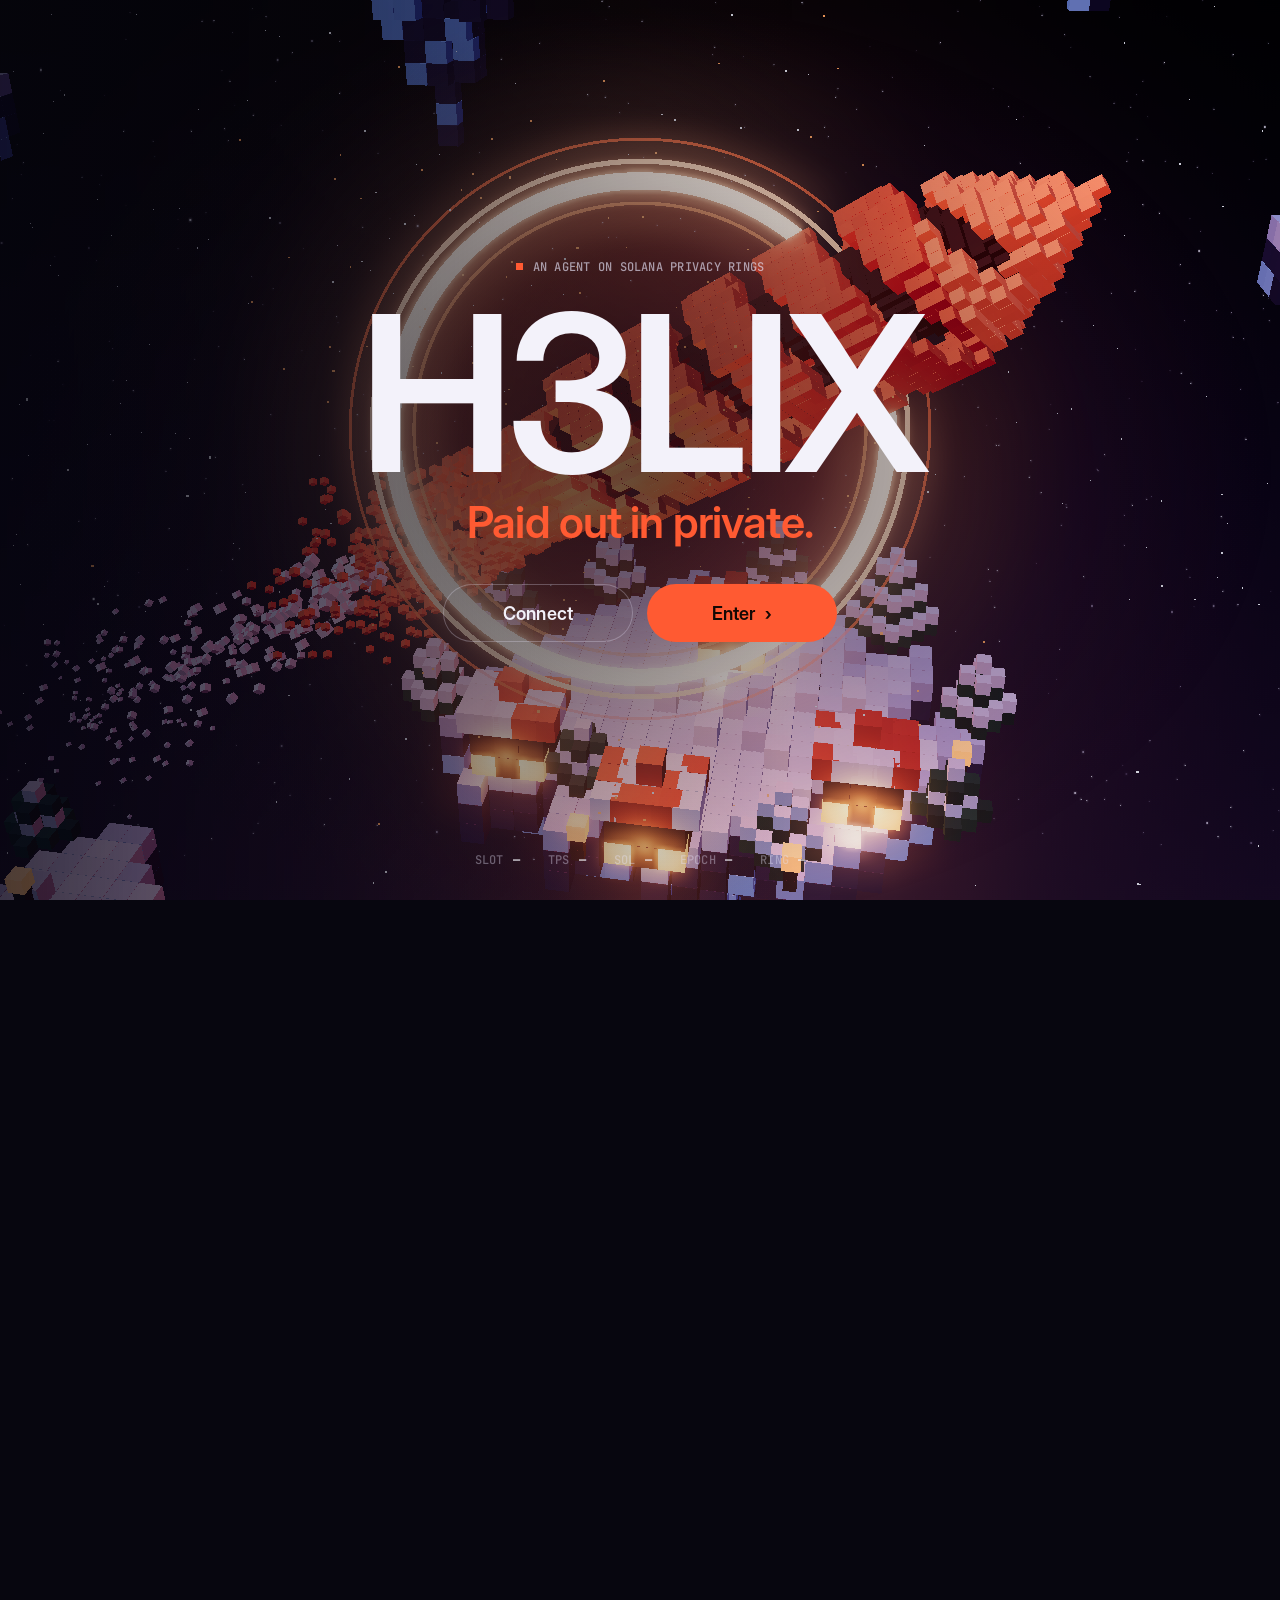
==== index.html @ 6685ce50 "Add files via upload" ====
<!doctype html>
<html lang="en">
<head>
<meta charset="utf-8">
<meta name="viewport" content="width=device-width,initial-scale=1,viewport-fit=cover">
<title>H3LIX</title>
<meta name="description" content="An autonomous agent on Solana Privacy Rings. Coins paired to $H3LIX send it their fees. It pays holders in private. Hold and it spirals.">
<meta name="theme-color" content="#07060f">
<link rel="icon" type="image/png" sizes="32x32" href="/assets/img/icon-32.png?v=3">
<link rel="apple-touch-icon" href="/assets/img/icon-180.png?v=3">
<meta property="og:type" content="website">
<meta property="og:url" content="https://h3lix.vercel.app/">
<meta property="og:title" content="H3LIX">
<meta property="og:description" content="Paid out in private. An agent on Solana Privacy Rings.">
<meta property="og:image" content="https://h3lix.vercel.app/assets/img/og.png">
<meta name="twitter:card" content="summary_large_image">
<meta name="twitter:image" content="https://h3lix.vercel.app/assets/img/og.png">
<link rel="preload" href="/assets/fonts/disp.otf" as="font" type="font/otf" crossorigin>
<link rel="stylesheet" href="/assets/css/base.css?v=3">
<link rel="stylesheet" href="/assets/css/home.css?v=3">
</head>
<body class="home locked">
<canvas id="world" aria-hidden="true"></canvas>
<div class="shade" aria-hidden="true"></div>
<canvas id="trail" aria-hidden="true"></canvas>
<div class="progress" aria-hidden="true"><i id="prog"></i></div>

<!-- the gate: name, connect, enter -->
<div class="gate" id="gate">
  <div class="gate-c">
    <p class="kick mono"><i class="dot"></i>An agent on Solana Privacy Rings</p>
    <h1 class="mark" id="mark"><span class="mark-txt">H3LIX</span><canvas class="mark-px" aria-hidden="true"></canvas></h1>
    <p class="sub">Paid out in private.</p>
    <div class="gbtns">
      <div class="conn"><button class="btn ghost big mag" id="gConnect">Connect</button><div class="menu" id="gMenu" hidden></div></div>
      <button class="btn big mag" id="gEnter">Enter <b>›</b></button>
    </div>
  </div>
  <div class="ticker mono" aria-live="polite">
    <span><i>SLOT</i><em data-live="slot">—</em></span>
    <span><i>TPS</i><em data-live="tps">—</em></span>
    <span><i>SOL</i><em data-live="sol">—</em></span>
    <span><i>EPOCH</i><em data-live="epoch">—</em></span>
    <span><i>RING</i><em data-live="ringstate">—</em></span>
  </div>
</div>
<div class="flash" id="flash" aria-hidden="true"></div>

<header class="nav" id="nav">
  <a class="nbrand" href="#about" aria-label="Top"><img src="/assets/img/icon-32.png" alt="" width="20" height="20"></a>
  <nav class="links" aria-label="Sections">
    <a href="#loop">Loop</a><a href="#cycle">Cycle</a><a href="#spiral">Spiral</a><a href="#ring">Ring</a><a href="#live">Live</a><a href="#rollout">Rollout</a><a href="#faq">FAQ</a>
  </nav>
  <div class="navr">
    <div class="conn"><button class="chip mono" id="nConnect">Connect</button><div class="menu" id="nMenu" hidden></div></div>
    <a class="btn sm mag" href="/terminal" data-enter>Terminal <b>›</b></a>
  </div>
</header>

<aside class="chapters mono" id="chapters" aria-label="Chapters">
  <a href="#about"><i></i><span>Agent</span></a><a href="#loop"><i></i><span>Loop</span></a><a href="#cycle"><i></i><span>Cycle</span></a><a href="#spiral"><i></i><span>Spiral</span></a><a href="#ring"><i></i><span>Ring</span></a><a href="#live"><i></i><span>Live</span></a><a href="#console"><i></i><span>Terminal</span></a><a href="#rollout"><i></i><span>Rollout</span></a><a href="#faq"><i></i><span>FAQ</span></a>
</aside>

<main id="site">
  <!-- 00: the statement, words light up as you scroll -->
  <section class="pin words" id="about" data-cam="hero">
    <div class="sticky">
      <div class="wwrap">
        <p class="eyebrow mono">00 — The agent</p>
        <p class="bigtxt" id="bigtxt">H3LIX is an agent. It takes the fees of every coin paired to it, hides them inside a Privacy Ring and pays its holders in private. The longer they hold, the more it pays.</p>
        <div class="scrollhint mono"><span></span>scroll</div>
      </div>
    </div>
  </section>

  <div class="marquee" aria-hidden="true">
    <div class="mrow"><span>Paid out in private</span><i></i><span>Hold and it spirals</span><i></i><span>Fees spiral in</span><i></i><span>An agent on Solana Privacy Rings</span><i></i><span>Paid out in private</span><i></i><span>Hold and it spirals</span><i></i><span>Fees spiral in</span><i></i><span>An agent on Solana Privacy Rings</span><i></i></div>
    <div class="mrow rev mono"><span>$H3LIX</span><i></i><span>Pair · Feed · Shield · Pay</span><i></i><span>Amounts encrypted onchain</span><i></i><span>One signature to go private</span><i></i><span>$H3LIX</span><i></i><span>Pair · Feed · Shield · Pay</span><i></i><span>Amounts encrypted onchain</span><i></i><span>One signature to go private</span><i></i></div>
  </div>

  <!-- 01: the loop, pinned, slides sideways -->
  <section class="pin hs" id="loop" data-cam="side">
    <div class="sticky">
      <div class="hshead"><p class="eyebrow mono">01 — The loop</p><h2 class="scr">Fees spiral in. Holders get paid.</h2><div class="hsbar"><i id="hsbar"></i></div></div>
      <div class="hstrack" id="hstrack">
        <article class="hpanel"><span class="hn mono">01</span><div class="pxbig px-pair"></div><h3>Pair</h3><p>A coin launches on pump.fun quoted in $H3LIX instead of SOL. Every trade of it moves $H3LIX.</p></article>
        <article class="hpanel"><span class="hn mono">02</span><div class="pxbig px-feed"></div><h3>Feed</h3><p>Its creator fees are shared to the agent's wallet. Every paired coin feeds the same agent.</p></article>
        <article class="hpanel"><span class="hn mono">03</span><div class="pxbig px-shield"></div><h3>Shield</h3><p>The agent deposits what it earned into a Privacy Ring, where balances are encrypted.</p></article>
        <article class="hpanel"><span class="hn mono">04</span><div class="pxbig px-pay"></div><h3>Pay</h3><p>Each cycle it pays holders by weight. The chain sees a payment, not the amount.</p></article>
        <article class="hpanel last"><span class="hn mono">∞</span><h3>Then again.</h3><p>Every hour. More pairs, more fees, bigger cycles. That is the spiral.</p><a class="btn ghost mag" href="#cycle">See a cycle ↓</a></article>
      </div>
    </div>
  </section>

  <section class="window" id="w1" data-cam="ring" data-window>
    <div class="wtext">
      <p class="eyebrow mono rv">Inside the ring</p>
      <h2 class="big rv scr">Every fee goes in.</h2>
      <h2 class="big acc rv scr">Nothing comes out readable.</h2>
    </div>
  </section>

  <section class="band" id="cycle" data-cam="ring">
    <div class="wrap split">
      <div>
        <p class="eyebrow mono rv">02 — The cycle</p>
        <h2 class="rv scr">One cycle, every hour.</h2>
        <p class="body rv">On the hour the agent claims what paired coins earned, shields it, and pays every holder by weight. Then it syncs its private wallet and waits for the next hour.</p>
        <ol class="clist mono rv" id="clist">
          <li><b>01</b>Claim creator fees from every pair</li>
          <li><b>02</b>Deposit them into the Privacy Ring</li>
          <li><b>03</b>Snapshot holders and their spirals</li>
          <li><b>04</b>Send one private transfer per batch</li>
          <li><b>05</b>Sync, publish the cycle, sleep</li>
        </ol>
        <p class="clock mono rv">UTC <b id="utc">--:--:--</b> · next cycle at <b id="nextc">--:00</b> once the agent is live</p>
      </div>
      <div class="cwheel rv" aria-hidden="true">
        <div class="wheel" id="wheel"><span>Claim</span><span>Shield</span><span>Snapshot</span><span>Pay</span><span>Sync</span><i class="hand"></i><b class="core mono">1h</b></div>
      </div>
    </div>
  </section>

  <section class="band alt" id="spiral" data-cam="side">
    <div class="wrap split">
      <div>
        <p class="eyebrow mono rv">03 — The spiral</p>
        <h2 class="rv scr">The longer you hold, the bigger your cut.</h2>
        <p class="body rv">Your share of a cycle is your balance times your spiral. It starts at 1× and climbs every day you hold, up to 3× at day 30. Sell any and it starts over.</p>
        <div class="calc rv" id="calc">
          <label class="mono">Bag <output id="cAmtO">1,000,000</output> $H3LIX</label>
          <input type="range" id="cAmt" min="0" max="100" value="50" aria-label="Bag size">
          <label class="mono">Held <output id="cDayO">10</output> days</label>
          <input type="range" id="cDay" min="0" max="45" value="10" aria-label="Days held">
          <div class="calc-out">
            <div><span class="mono">Spiral</span><strong id="cMul">1.67×</strong></div>
            <div><span class="mono">Weight</span><strong id="cW">1.67M</strong></div>
          </div>
          <div class="bar" aria-hidden="true"><i id="cBar"></i><span class="mono">day 0</span><span class="mono">day 30 · 3×</span></div>
        </div>
      </div>
      <div class="spiralviz rv" aria-hidden="true"><canvas id="spiralc"></canvas></div>
    </div>
  </section>

  <!-- 04: the ring, the payment encrypts itself as you scroll -->
  <section class="pin encsec" id="ring" data-cam="side">
    <div class="sticky">
      <div class="wrap">
        <p class="eyebrow mono">04 — The ring</p>
        <h2 class="scr">Paid through Solana Privacy Rings.</h2>
        <p class="body">Scroll, and watch a payment go through the Ring.</p>
        <div class="cipher" id="cipher">
          <div class="crow"><span class="mono k">from</span><span class="mono v">the H3LIX agent</span><span class="mono t">public</span></div>
          <div class="crow"><span class="mono k">to</span><span class="mono v">your wallet</span><span class="mono t">public</span></div>
          <div class="crow"><span class="mono k">amount</span><span class="mono v enc" data-plain="your share of the cycle">your share of the cycle</span><span class="mono t" data-t>plain</span></div>
          <div class="crow"><span class="mono k">asset</span><span class="mono v enc" data-plain="the fees the agent earned">the fees the agent earned</span><span class="mono t" data-t>plain</span></div>
        </div>
        <div class="encbar"><i id="encbar"></i><span class="mono" id="encstate">before the Ring</span></div>
      </div>
    </div>
  </section>
  <section class="band" id="ringcards" data-cam="side">
    <div class="wrap">
      <div class="cards">
        <article class="card rv"><span class="num mono">A</span><h3>Encrypted amounts</h3><p>A Ring transfer hides the amount and the asset. Wallets stay public, what you got does not.</p></article>
        <article class="card rv"><span class="num mono">B</span><h3>One signature</h3><p>Sign one message in the terminal to derive your private wallet. No seed leaves your browser.</p></article>
        <article class="card rv"><span class="num mono">C</span><h3>Public fallback</h3><p>Holders who never register still get paid, as a plain withdrawal to their address.</p></article>
      </div>
      <p class="note rv">Privacy Rings is Helius's shielded pool, in alpha. H3LIX is an independent agent built on it, not a Helius product.</p>
    </div>
  </section>

  <section class="window wr" id="w2" data-cam="town" data-window>
    <div class="wtext right">
      <p class="eyebrow mono rv">The town</p>
      <h2 class="big rv scr">Every holder is a house.</h2>
      <h2 class="big acc rv scr">The agent pays every door.</h2>
    </div>
  </section>

  <section class="band alt" id="live" data-cam="town">
    <div class="wrap">
      <p class="eyebrow mono rv">05 — Live</p>
      <h2 class="rv scr">Read from the chain, right now.</h2>
      <div class="tiles">
        <div class="tile rv"><span class="mono">Solana slot</span><strong data-live="slot" data-count>—</strong></div>
        <div class="tile rv"><span class="mono">Transactions / s</span><strong data-live="tps" data-count>—</strong></div>
        <div class="tile rv"><span class="mono">SOL price</span><strong data-live="sol">—</strong></div>
        <div class="tile rv"><span class="mono">Ring indexer</span><strong data-live="indexer">—</strong></div>
        <div class="tile rv"><span class="mono">Ring prover</span><strong data-live="prover">—</strong></div>
        <div class="tile rv"><span class="mono">Agent</span><strong data-live="agent">—</strong></div>
      </div>
      <div class="epoch rv"><div class="mono"><span>Epoch <b data-live="epoch">—</b></span><span data-live="epochpct">—</span></div><div class="ebar"><i id="ebar"></i></div></div>
      <p class="note mono rv">A dash means no reading yet, not zero.</p>
    </div>
  </section>

  <section class="band" id="console" data-cam="end">
    <div class="wrap split">
      <div>
        <p class="eyebrow mono rv">06 — The terminal</p>
        <h2 class="rv scr">Everything runs from one terminal.</h2>
        <p class="body rv">Connect, check your bag, derive your private wallet, check a pair, watch the agent, the Ring and the holders. Type commands or click.</p>
        <div class="rv" style="margin-top:28px"><a class="btn mag" href="/terminal" data-enter>Enter terminal <b>›</b></a></div>
      </div>
      <div class="typer mono rv" id="typer" aria-hidden="true"></div>
    </div>
  </section>

  <!-- 07: rollout, the line fills as you scroll -->
  <section class="band alt" id="rollout" data-cam="end">
    <div class="wrap">
      <p class="eyebrow mono rv">07 — Rollout</p>
      <h2 class="rv scr">What is live, what is next.</h2>
      <ol class="roll" id="roll">
        <li class="rv done"><i></i><div><b>Site and terminal</b><span>Live wallet reads, Ring health, pair checks, holders.</span></div></li>
        <li class="rv done"><i></i><div><b>Private wallet derivation</b><span>Works today, in your browser, with the Privacy Rings SDK.</span></div></li>
        <li class="rv"><i></i><div><b>$H3LIX launch</b><span>The coin goes live on pump.fun.</span></div></li>
        <li class="rv"><i></i><div><b>Agent wallet published</b><span>Its address goes up here and in the terminal.</span></div></li>
        <li class="rv"><i></i><div><b>Pairs open</b><span>Coins quote in $H3LIX and share fees to the agent.</span></div></li>
        <li class="rv"><i></i><div><b>First private cycle</b><span>When Privacy Rings runs on mainnet.</span></div></li>
      </ol>
    </div>
  </section>

  <section class="band" id="faq" data-cam="end">
    <div class="wrap narrow">
      <p class="eyebrow mono rv">08 — FAQ</p>
      <h2 class="rv scr">Questions</h2>
      <div class="faq">
        <details class="rv"><summary>What is H3LIX?</summary><p>An autonomous agent. It collects creator fees from coins paired to $H3LIX, shields them in a Solana Privacy Ring and pays $H3LIX holders every cycle.</p></details>
        <details class="rv"><summary>Is it part of Helius?</summary><p>No. H3LIX is independent. It uses Privacy Rings, the shielded pool Helius publishes as an open SDK.</p></details>
        <details class="rv"><summary>How do I get paid in private?</summary><p>Open the terminal, connect your wallet and sign one message. That derives your private wallet; the agent pays it through the Ring.</p></details>
        <details class="rv"><summary>What is the spiral?</summary><p>Your multiplier. It grows from 1× to 3× over 30 days of holding and resets when you sell.</p></details>
        <details class="rv"><summary>How does a coin pair to $H3LIX?</summary><p>pump.fun lets a coin trade against another coin instead of SOL. A paired coin quotes in $H3LIX and shares its creator fees to the agent.</p></details>
        <details class="rv"><summary>Can the agent touch my wallet?</summary><p>No. The site only asks you to connect and sign. Your keys and the derived private keys stay in your browser.</p></details>
        <details class="rv"><summary>Why is the Ring on devnet?</summary><p>Privacy Rings is in alpha and runs on devnet first. Payouts switch to private as Helius brings it to mainnet; until then nothing is paid in its name.</p></details>
      </div>
    </div>
  </section>

  <section class="window end" id="enter" data-cam="end" data-window>
    <div class="wrap center">
      <img class="endpfp rv" src="/assets/img/mark.png" alt="" width="132" height="132">
      <h2 class="big rv scr">The rig is running.</h2>
      <a class="btn big mag rv" href="/terminal" data-enter>Enter terminal <b>›</b></a>
    </div>
  </section>
</main>
<div class="wipe" id="wipe" aria-hidden="true"></div>
<script type="module" src="/assets/js/home.js?v=3"></script>
</body>
</html>
---- assets/css/base.css ----
@font-face{font-family:Disp;src:url(/assets/fonts/disp.otf) format('opentype');font-display:swap}
@font-face{font-family:Txt;src:url(/assets/fonts/text.otf) format('opentype');font-display:swap}
@font-face{font-family:Mono;src:url(/assets/fonts/mono.ttf) format('truetype');font-weight:100 800;font-display:swap}
:root{--bg:#07060f;--bg2:#0d0a19;--ink:#f3f2fa;--dim:rgba(232,230,250,.64);--faint:rgba(232,230,250,.38);--line:rgba(232,230,250,.12);--acc:#ff5a32;--acc2:#ffb08a;--ok:#7ef0b0;--warn:#ffcf6a;--bad:#ff6a6a}
*{box-sizing:border-box;scrollbar-width:none}
*::-webkit-scrollbar{display:none}
html{overflow-x:hidden;-webkit-text-size-adjust:100%}
body{margin:0;background:var(--bg);color:var(--ink);font:500 15px/1.6 Txt,system-ui,sans-serif;overflow-x:clip;-webkit-font-smoothing:antialiased}
a{color:inherit}
.mono{font-family:Mono,ui-monospace,Menlo,Consolas,monospace;letter-spacing:.02em}
.btn{display:inline-flex;align-items:center;justify-content:center;gap:10px;min-height:46px;padding:0 22px;border-radius:999px;background:var(--acc);color:#140804;font:600 15px Disp,system-ui;letter-spacing:.005em;text-decoration:none;border:0;cursor:pointer;transition:transform .25s cubic-bezier(.2,.8,.2,1),background .25s,box-shadow .25s;box-shadow:0 0 0 0 rgba(255,90,50,0)}
.btn b{font-weight:600;transition:transform .25s}
.btn:hover{transform:translateY(-2px);background:#ff6c47;box-shadow:0 10px 30px -10px rgba(255,90,50,.7)}
.btn:hover b{transform:translateX(3px)}
.btn:active{transform:translateY(0) scale(.98)}
.btn.ghost{background:transparent;color:var(--ink);box-shadow:inset 0 0 0 1px rgba(232,230,250,.28)}
.btn.ghost:hover{background:rgba(232,230,250,.06);box-shadow:inset 0 0 0 1px rgba(232,230,250,.5)}
.btn.sm{min-height:44px;padding:0 18px;font-size:14px}
.btn.big{min-height:58px;padding:0 34px;font-size:18px}
.btn[disabled]{opacity:.45;pointer-events:none}
.dot{display:inline-block;width:7px;height:7px;background:var(--acc);margin-right:10px;vertical-align:1px;animation:blink 1.6s steps(2) infinite}
@keyframes blink{50%{opacity:.25}}
/* page wipe: coral pixels fill the screen, then clear */
.wipe{position:fixed;inset:0;z-index:100;pointer-events:none;display:grid}
.wipe i{background:var(--acc);transform:scale(0);transition:transform .32s cubic-bezier(.6,0,.2,1)}
.wipe.on i{transform:scale(1.02)}
.wipe.off i{transform:scale(0)}
.sr{position:absolute;width:1px;height:1px;overflow:hidden;clip:rect(0 0 0 0)}
@media (prefers-reduced-motion:reduce){*{animation-duration:.01ms!important;transition-duration:.01ms!important}}
/* wallet menu, shared */
.conn{position:relative}
.chip{min-height:40px;padding:0 16px;border-radius:999px;border:0;background:rgba(232,230,250,.07);color:var(--ink);font-size:12.5px;cursor:pointer;box-shadow:inset 0 0 0 1px rgba(232,230,250,.22);display:inline-flex;align-items:center;gap:8px;transition:background .2s}
.chip:hover{background:rgba(232,230,250,.13)}
.chip img{width:18px;height:18px;border-radius:4px}
.chip .g,.btn .g{width:7px;height:7px;background:var(--ok);display:inline-block}
.menu{position:absolute;right:0;top:calc(100% + 8px);min-width:250px;background:#110d1f;box-shadow:0 0 0 1px var(--line),0 24px 60px -20px #000;padding:8px;z-index:80;animation:pop .22s cubic-bezier(.2,.8,.2,1);text-align:left}
@keyframes pop{from{opacity:0;transform:translateY(-6px) scale(.98)}}
.menu button,.menu a{display:flex;align-items:center;gap:10px;width:100%;min-height:44px;padding:0 12px;background:none;border:0;color:var(--ink);font:500 13.5px Txt;text-align:left;cursor:pointer;text-decoration:none}
.menu button:hover,.menu a:hover{background:rgba(232,230,250,.07)}
.menu img,.menu .lt{width:24px;height:24px;border-radius:6px;flex:none}
.menu .lt{display:grid;place-items:center;background:#241b3a;font:600 12px Disp}
.menu small{margin-left:auto;color:var(--faint);font:500 11px Mono}
.menu p{margin:6px 12px 8px;color:var(--faint);font:500 11.5px Mono;text-transform:uppercase}
---- assets/css/home.css ----
#world{position:fixed;inset:0;width:100vw;height:100vh;height:100lvh;display:block;z-index:0}
.shade{position:fixed;inset:0;z-index:1;pointer-events:none;background:linear-gradient(90deg,rgba(7,6,15,.72) 0%,rgba(7,6,15,.25) 42%,rgba(7,6,15,0) 62%);transition:opacity .6s}
main{position:relative;z-index:2}
.nav{position:fixed;top:0;left:0;right:0;z-index:10;display:grid;grid-template-columns:1fr auto 1fr;align-items:center;height:68px;padding:0 28px;transition:background .4s,border-color .4s;border-bottom:1px solid transparent}
.nav.solid{background:rgba(7,6,15,.78);backdrop-filter:blur(10px);-webkit-backdrop-filter:blur(10px);border-color:var(--line)}
.links{display:flex;gap:4px}
.links a{font:500 14px Txt;color:var(--dim);text-decoration:none;padding:12px 14px;border-radius:999px;position:relative;transition:color .2s}
.links a::after{content:'';position:absolute;left:14px;right:14px;bottom:7px;height:2px;background:var(--acc);transform:scaleX(0);transform-origin:left;transition:transform .3s cubic-bezier(.2,.8,.2,1)}
.links a:hover,.links a.on{color:var(--ink)}
.links a:hover::after,.links a.on::after{transform:scaleX(1)}
.navr{justify-self:end}
/* hero */
.hero{min-height:100vh;min-height:100svh;display:flex;flex-direction:column;justify-content:center;padding:110px 6vw 120px;position:relative}
.hero-copy{max-width:640px}
.kick{font-size:12px;text-transform:uppercase;color:var(--dim);margin:0 0 18px;opacity:0;animation:up .8s .2s cubic-bezier(.2,.8,.2,1) forwards}
.mark{position:relative;margin:0;font:600 clamp(84px,13vw,196px)/.86 Disp;letter-spacing:-.045em;color:var(--ink)}
.mark-txt{opacity:0;transition:opacity .5s}
.mark.done .mark-txt{opacity:1}
.mark-px{position:absolute;left:0;top:0;pointer-events:none}
.mark.done .mark-px{opacity:0;transition:opacity .5s .05s}
.sub{margin:18px 0 0 4px;font:600 clamp(28px,3.4vw,50px)/1.05 Disp;letter-spacing:-.02em;color:var(--acc);opacity:0;animation:up .9s 1.25s cubic-bezier(.2,.8,.2,1) forwards}
.lede{margin:22px 0 0 4px;max-width:520px;color:var(--dim);font-size:16.5px;opacity:0;animation:up .9s 1.45s cubic-bezier(.2,.8,.2,1) forwards}
.lede b{color:var(--ink);font-weight:500}
.ctas{display:flex;gap:12px;flex-wrap:wrap;margin:30px 0 0 4px;opacity:0;animation:up .9s 1.65s cubic-bezier(.2,.8,.2,1) forwards}
@keyframes up{from{opacity:0;transform:translateY(18px)}to{opacity:1;transform:none}}
.ticker{position:absolute;left:6vw;bottom:34px;display:flex;gap:28px;flex-wrap:wrap;font-size:12px;opacity:0;animation:up .9s 1.9s forwards}
.ticker span{display:flex;gap:9px;align-items:baseline}
.ticker i{font-style:normal;color:var(--faint)}
.ticker em{font-style:normal;color:var(--ink)}
.scrollcue{position:absolute;right:6vw;bottom:30px;width:26px;height:42px;border-radius:14px;box-shadow:inset 0 0 0 1px rgba(232,230,250,.35);display:block;opacity:0;animation:up .9s 2.1s forwards}
.scrollcue span{position:absolute;left:11px;top:9px;width:4px;height:8px;background:var(--acc);animation:cue 1.8s cubic-bezier(.6,0,.4,1) infinite}
@keyframes cue{0%{transform:translateY(0);opacity:1}70%{transform:translateY(14px);opacity:0}100%{opacity:0}}
/* bands */
.band{position:relative;padding:120px 6vw;background:rgba(7,6,15,.86);border-top:1px solid var(--line)}
.band.alt{background:rgba(13,10,25,.9)}
.band.end{background:linear-gradient(180deg,rgba(7,6,15,.86),rgba(7,6,15,.35));padding:140px 6vw 160px}
.wrap{max-width:1180px;margin:0 auto}
.wrap.narrow{max-width:820px}
.wrap.center{text-align:center;display:flex;flex-direction:column;align-items:center}
.eyebrow{font-size:12px;text-transform:uppercase;color:var(--acc);margin:0 0 16px}
h2{margin:0;font:600 clamp(30px,4.2vw,58px)/1.04 Disp;letter-spacing:-.03em;max-width:880px}
h3{margin:0;font:600 21px/1.2 Disp;letter-spacing:-.01em}
.body{color:var(--dim);font-size:16.5px;max-width:560px;margin:22px 0 0}
.note{color:var(--faint);font-size:13px;margin:34px 0 0;max-width:680px}
/* reveal */
.rv{opacity:0;transform:translateY(26px);transition:opacity .9s cubic-bezier(.2,.8,.2,1),transform .9s cubic-bezier(.2,.8,.2,1);transition-delay:var(--d,0s)}
.rv.vis{opacity:1;transform:none}
/* loop */
.loop{position:relative;display:grid;grid-template-columns:repeat(4,1fr);gap:22px;margin-top:64px}
.track{position:absolute;left:6%;right:6%;top:44px;height:2px;background:repeating-linear-gradient(90deg,rgba(255,90,50,.5) 0 8px,transparent 8px 16px)}
.track i{position:absolute;top:-4px;width:10px;height:10px;background:var(--acc);box-shadow:0 0 14px rgba(255,90,50,.8);animation:run 4.8s linear infinite}
.track i:nth-child(2){animation-delay:-.8s}.track i:nth-child(3){animation-delay:-1.6s}.track i:nth-child(4){animation-delay:-2.4s}.track i:nth-child(5){animation-delay:-3.2s}.track i:nth-child(6){animation-delay:-4s}
@keyframes run{from{left:0;opacity:0}8%{opacity:1}92%{opacity:1}to{left:100%;opacity:0}}
.step{position:relative;padding:0 6px}
.step p{color:var(--dim);margin:10px 0 0;font-size:15px}
.step h3{margin-top:26px}
.px{width:88px;height:88px;background:var(--bg2);box-shadow:inset 0 0 0 1px var(--line);position:relative;display:grid;place-items:center;transition:transform .4s cubic-bezier(.2,.8,.2,1)}
.step:hover .px{transform:translateY(-6px) rotate(-3deg)}
.px::before{content:'';width:8px;height:8px;background:var(--acc)}
.px-pair::before{box-shadow:-16px -8px 0 var(--acc),-8px -8px 0 var(--acc),-16px 0 0 var(--acc),-8px 0 0 var(--acc),8px 0 0 #fff,16px 0 0 #fff,8px 8px 0 #fff,16px 8px 0 #fff,0 0 0 var(--acc)}
.px-feed::before{box-shadow:-16px -16px 0 var(--acc),-8px -8px 0 var(--acc),8px 8px 0 var(--acc),16px 16px 0 var(--acc),16px 8px 0 var(--acc),8px 16px 0 var(--acc);animation:feed 1.4s steps(4) infinite}
@keyframes feed{50%{transform:translate(4px,4px)}}
.px-shield::before{background:transparent;width:40px;height:40px;border-radius:50%;box-shadow:inset 0 0 0 6px var(--acc),0 0 22px rgba(255,90,50,.45);animation:pulse 2.2s ease-in-out infinite}
@keyframes pulse{50%{transform:scale(1.08)}}
.px-pay::before{box-shadow:-16px 8px 0 var(--acc),0 -8px 0 var(--acc),16px 0 0 var(--acc),-8px -16px 0 rgba(255,90,50,.5),8px 16px 0 rgba(255,90,50,.5);animation:spark 1.8s steps(3) infinite}
@keyframes spark{33%{opacity:.6}66%{transform:rotate(90deg)}}
/* spiral */
.split{display:grid;grid-template-columns:1.05fr 1fr;gap:60px;align-items:center}
.calc{margin-top:34px;max-width:480px;display:grid;gap:10px}
.calc label{font-size:12px;color:var(--dim);text-transform:uppercase;display:flex;gap:8px}
.calc output{color:var(--ink)}
input[type=range]{-webkit-appearance:none;appearance:none;width:100%;height:28px;background:transparent;cursor:pointer;margin:0 0 10px}
input[type=range]::-webkit-slider-runnable-track{height:2px;background:linear-gradient(90deg,var(--acc) var(--p,50%),rgba(232,230,250,.18) var(--p,50%))}
input[type=range]::-moz-range-track{height:2px;background:rgba(232,230,250,.18)}
input[type=range]::-moz-range-progress{height:2px;background:var(--acc)}
input[type=range]::-webkit-slider-thumb{-webkit-appearance:none;width:18px;height:18px;margin-top:-8px;background:var(--acc);border:0;box-shadow:0 0 0 6px rgba(255,90,50,.18);transition:box-shadow .2s}
input[type=range]::-moz-range-thumb{width:18px;height:18px;background:var(--acc);border:0;border-radius:0}
input[type=range]:hover::-webkit-slider-thumb{box-shadow:0 0 0 10px rgba(255,90,50,.22)}
.calc-out{display:grid;grid-template-columns:1fr 1fr;gap:1px;background:var(--line);margin-top:8px}
.calc-out div{background:var(--bg2);padding:18px 20px;display:flex;flex-direction:column;gap:4px}
.calc-out span{font-size:11.5px;text-transform:uppercase;color:var(--faint)}
.calc-out strong{font:600 34px/1 Disp;letter-spacing:-.02em;color:var(--acc)}
.spiralviz{aspect-ratio:1;max-width:520px;width:100%;justify-self:center}
.spiralviz canvas{width:100%;height:100%;display:block}
/* ring cards */
.cards{display:grid;grid-template-columns:repeat(3,1fr);gap:1px;background:var(--line);margin-top:56px;border:1px solid var(--line)}
.card{background:rgba(7,6,15,.92);padding:34px 30px 38px;position:relative;overflow:hidden;transition:background .35s}
.card:hover{background:rgba(26,15,30,.95)}
.card::after{content:'';position:absolute;left:0;bottom:0;height:2px;width:100%;background:var(--acc);transform:scaleX(0);transform-origin:left;transition:transform .5s cubic-bezier(.2,.8,.2,1)}
.card:hover::after{transform:scaleX(1)}
.card .num{display:inline-grid;place-items:center;width:30px;height:30px;font-size:12px;color:var(--acc);box-shadow:inset 0 0 0 1px rgba(255,90,50,.5);margin-bottom:24px}
.card p{color:var(--dim);margin:12px 0 0}
/* live tiles */
.tiles{display:grid;grid-template-columns:repeat(3,1fr);gap:1px;background:var(--line);margin-top:56px;border:1px solid var(--line)}
.tile{background:rgba(13,10,25,.94);padding:28px 28px 30px;display:flex;flex-direction:column;gap:12px;min-height:138px}
.tile span{font-size:11.5px;text-transform:uppercase;color:var(--faint)}
.tile strong{font:600 clamp(28px,3vw,40px)/1 Disp;letter-spacing:-.02em;font-variant-numeric:tabular-nums}
.tile strong.ok{color:var(--ok)}.tile strong.bad{color:var(--bad)}.tile strong.idle{color:var(--faint)}
/* faq */
.faq{margin-top:44px;border-top:1px solid var(--line)}
.faq details{border-bottom:1px solid var(--line)}
.faq summary{list-style:none;cursor:pointer;padding:22px 40px 22px 0;font:600 19px Disp;position:relative;transition:color .2s}
.faq summary::-webkit-details-marker{display:none}
.faq summary::after{content:'+';position:absolute;right:4px;top:18px;font:500 24px Mono;color:var(--acc);transition:transform .3s}
.faq details[open] summary::after{transform:rotate(45deg)}
.faq summary:hover{color:var(--acc2)}
.faq details p{margin:0 0 24px;color:var(--dim);max-width:680px;animation:up .45s cubic-bezier(.2,.8,.2,1)}
/* end */
.endpfp{width:132px;height:132px;image-rendering:pixelated;margin-bottom:22px;filter:drop-shadow(0 0 24px rgba(255,90,50,.55))}
.end h2{margin-bottom:34px}
@media (max-width:900px){
  .nav{grid-template-columns:1fr auto;padding:0 16px}
  .links{display:none}
  .shade{background:linear-gradient(180deg,rgba(7,6,15,.7) 0%,rgba(7,6,15,.25) 55%,rgba(7,6,15,.7) 100%)}
  .hero{justify-content:flex-start;padding:96px 16px 150px}
  .ticker{left:16px;right:16px;bottom:24px;gap:14px 20px}
  .scrollcue{display:none}
  .band{padding:84px 16px}
  .loop{grid-template-columns:1fr 1fr;gap:34px 18px}
  .track{display:none}
  .split{grid-template-columns:1fr;gap:34px}
  .cards,.tiles{grid-template-columns:1fr}
  .tiles{grid-template-columns:1fr 1fr}
  .tile{padding:20px;min-height:110px}
  .lede{font-size:15.5px}
}
/* ---- v2: more sections, more motion ---- */
#trail{position:fixed;inset:0;width:100vw;height:100vh;z-index:60;pointer-events:none}
.progress{position:fixed;left:0;right:0;top:0;height:2px;z-index:12;pointer-events:none}
.progress i{display:block;height:100%;width:100%;background:var(--acc);transform-origin:left;transform:scaleX(0);box-shadow:0 0 10px rgba(255,90,50,.8)}
.marquee{position:relative;z-index:2;background:var(--acc);color:#140804;overflow:hidden;border-top:1px solid rgba(0,0,0,.3);transform:rotate(-1.2deg) scale(1.03);margin:-14px 0 -6px;box-shadow:0 20px 60px -30px rgba(255,90,50,.6)}
.mrow{display:flex;align-items:center;gap:26px;width:max-content;padding:14px 0;font:600 clamp(20px,2.4vw,34px)/1 Disp;letter-spacing:-.02em;text-transform:none;animation:mq 34s linear infinite}
.mrow.rev{animation-direction:reverse;animation-duration:42s;font-size:13px;text-transform:uppercase;letter-spacing:.06em;background:#0b0816;color:var(--acc2);padding:11px 0;width:max-content;min-width:200%}
.mrow i{width:12px;height:12px;background:#140804;flex:none}
.mrow.rev i{width:6px;height:6px;background:var(--acc)}
.marquee:hover .mrow{animation-play-state:paused}
@keyframes mq{to{transform:translateX(-50%)}}
.window{position:relative;min-height:100vh;min-height:100svh;display:flex;align-items:flex-end;padding:0 6vw 14vh;background:linear-gradient(180deg,rgba(7,6,15,.86) 0%,rgba(7,6,15,0) 22%,rgba(7,6,15,0) 70%,rgba(7,6,15,.6) 100%)}
.window.end{align-items:center;padding:16vh 6vw;background:linear-gradient(180deg,rgba(7,6,15,.9) 0%,rgba(7,6,15,.15) 35%,rgba(7,6,15,.15) 100%)}
.wtext{max-width:900px}
.wtext.right{margin-left:auto;text-align:right}
h2.big{font-size:clamp(40px,6.4vw,96px);line-height:.98;letter-spacing:-.04em;text-shadow:0 4px 40px rgba(7,6,15,.7)}
h2.big.acc{color:var(--acc)}
.scr .ch{display:inline-block;min-width:.2em}
/* cycle */
.clist{list-style:none;padding:0;margin:28px 0 0;display:grid;gap:2px;max-width:520px}
.clist li{display:flex;gap:16px;align-items:center;padding:13px 16px;background:rgba(232,230,250,.03);font-size:13px;color:var(--dim);position:relative;overflow:hidden;transition:color .3s}
.clist li b{color:var(--faint);font-weight:500}
.clist li::before{content:'';position:absolute;left:0;top:0;bottom:0;width:3px;background:var(--acc);transform:scaleY(0);transition:transform .35s}
.clist li.on{color:var(--ink);background:rgba(255,90,50,.08)}
.clist li.on b{color:var(--acc)}
.clist li.on::before{transform:scaleY(1)}
.clock{margin-top:20px;font-size:12px;color:var(--faint)}
.clock b{color:var(--ink);font-weight:500}
.cwheel{display:grid;place-items:center}
.wheel{position:relative;width:min(420px,80vw);aspect-ratio:1;border-radius:50%;box-shadow:inset 0 0 0 2px rgba(255,90,50,.35),0 0 80px -20px rgba(255,90,50,.35)}
.wheel::before{content:'';position:absolute;inset:14%;border-radius:50%;box-shadow:inset 0 0 0 1px var(--line);background:repeating-conic-gradient(from 0deg,rgba(255,90,50,.18) 0 2deg,transparent 2deg 12deg);animation:spin 40s linear infinite}
.wheel span{position:absolute;left:50%;top:50%;font:600 15px Disp;color:var(--dim);transform:translate(-50%,-50%) rotate(var(--a)) translateY(calc(min(420px,80vw) * -.5 + 6px)) rotate(calc(var(--a) * -1));background:var(--bg);padding:6px 12px;box-shadow:inset 0 0 0 1px var(--line);transition:color .3s,box-shadow .3s,background .3s;white-space:nowrap}
.wheel span:nth-child(1){--a:0deg}.wheel span:nth-child(2){--a:72deg}.wheel span:nth-child(3){--a:144deg}.wheel span:nth-child(4){--a:216deg}.wheel span:nth-child(5){--a:288deg}
.wheel span.on{color:#140804;background:var(--acc);box-shadow:0 0 24px rgba(255,90,50,.6)}
.wheel .hand{position:absolute;left:50%;top:50%;width:2px;height:42%;background:linear-gradient(var(--acc),transparent);transform-origin:50% 0;transform:rotate(var(--h,180deg))}
.wheel .core{position:absolute;left:50%;top:50%;transform:translate(-50%,-50%);width:74px;height:74px;display:grid;place-items:center;background:var(--acc);color:#140804;font-size:16px;font-weight:700}
@keyframes spin{to{transform:rotate(360deg)}}
/* spiral bar */
.bar{position:relative;height:30px;margin-top:16px;border-top:1px solid var(--line)}
.bar i{position:absolute;left:0;top:-1px;height:2px;width:0;background:var(--acc);transition:width .5s cubic-bezier(.2,.8,.2,1)}
.bar span{position:absolute;top:8px;font-size:11px;color:var(--faint)}.bar span:last-of-type{right:0}
/* cipher demo */
.cipher{margin-top:46px;display:grid;gap:1px;background:var(--line);border:1px solid var(--line);max-width:760px}
.crow{display:grid;grid-template-columns:120px 1fr 120px;gap:16px;align-items:center;padding:16px 20px;background:rgba(7,6,15,.92);font-size:14px}
.crow .k{color:var(--faint);text-transform:uppercase;font-size:11.5px}
.crow .v{color:var(--ink)}.crow .v.enc{color:var(--acc2);letter-spacing:.06em}
.crow .t{justify-self:end;font-size:11px;text-transform:uppercase;color:var(--faint)}.crow .t.acc{color:var(--acc)}
/* epoch */
.epoch{margin-top:28px}
.epoch>div:first-child{display:flex;justify-content:space-between;font-size:12px;color:var(--faint);margin-bottom:10px}
.epoch b{color:var(--ink);font-weight:500}
.ebar{height:12px;background:repeating-linear-gradient(90deg,rgba(232,230,250,.08) 0 10px,transparent 10px 12px)}
.ebar i{display:block;height:100%;width:0;background:repeating-linear-gradient(90deg,var(--acc) 0 10px,transparent 10px 12px);transition:width 1.4s cubic-bezier(.2,.8,.2,1)}
/* typer */
.typer{background:rgba(5,4,11,.92);box-shadow:inset 0 0 0 1px var(--line);padding:22px 22px 26px;min-height:320px;font-size:13px;line-height:1.75;color:var(--dim);white-space:pre-wrap}
.typer .p{color:var(--acc)}.typer .o{color:var(--ok)}.typer .c{display:inline-block;width:8px;height:15px;background:var(--acc);vertical-align:-2px;animation:blink 1s steps(2) infinite}
/* rollout */
.roll{list-style:none;margin:50px 0 0;padding:0;position:relative;display:grid;gap:0;max-width:760px}
.roll::before{content:'';position:absolute;left:8px;top:10px;bottom:10px;width:2px;background:var(--line)}
.roll li{display:grid;grid-template-columns:18px 1fr;gap:22px;padding:16px 0;position:relative}
.roll li i{width:18px;height:18px;margin-top:3px;background:var(--bg);box-shadow:inset 0 0 0 2px rgba(232,230,250,.3);position:relative;z-index:1}
.roll li.done i{background:var(--acc);box-shadow:0 0 16px rgba(255,90,50,.6)}
.roll li b{display:block;font:600 19px Disp}
.roll li span{color:var(--dim);font-size:14.5px}
.roll li:not(.done) b{color:var(--dim)}
/* magnetic buttons */
.mag{will-change:transform}
@media (max-width:900px){
  .window{padding:0 16px 12vh}
  .wtext.right{text-align:left;margin-left:0}
  .crow{grid-template-columns:80px 1fr;padding:14px}
  .crow .t{display:none}
  .wheel span{font-size:12px;padding:5px 8px}
  .marquee{transform:rotate(-1.2deg) scale(1.06)}
  #trail{display:none}
}
@media (pointer:coarse){#trail{display:none}}

.window::before{content:'';position:absolute;inset:0;pointer-events:none;background:linear-gradient(90deg,rgba(7,6,15,.78) 0%,rgba(7,6,15,.4) 38%,rgba(7,6,15,0) 62%)}
.window.wr::before{background:linear-gradient(270deg,rgba(7,6,15,.78) 0%,rgba(7,6,15,.4) 38%,rgba(7,6,15,0) 62%)}
.window.end::before{background:radial-gradient(ellipse at 50% 55%,rgba(7,6,15,.55),rgba(7,6,15,0) 60%)}
.window>*{position:relative}
@media (max-width:900px){.window::before,.window.wr::before{background:linear-gradient(0deg,rgba(7,6,15,.85) 0%,rgba(7,6,15,.3) 50%,rgba(7,6,15,0) 75%)}}
/* ---- v3: gate, fly-in, pinned scroll scenes ---- */
body.locked{overflow:hidden;height:100vh}
body.locked #site,body.locked .nav,body.locked .chapters,body.locked .progress{visibility:hidden}
.gate{position:fixed;inset:0;z-index:40;display:flex;flex-direction:column;align-items:center;justify-content:center;text-align:center;padding:24px;transition:opacity .8s,transform 1.2s cubic-bezier(.6,0,.2,1)}
.gate::before{content:'';position:absolute;inset:0;background:radial-gradient(ellipse at 50% 52%,rgba(7,6,15,.55) 0%,rgba(7,6,15,.18) 45%,rgba(7,6,15,0) 70%);pointer-events:none}
.gate-c{position:relative;display:flex;flex-direction:column;align-items:center}
.gate .mark{font-size:clamp(96px,17vw,250px)}
.gate .sub{margin:14px 0 0}
.gate .kick{margin-bottom:22px}
.gbtns{display:flex;gap:14px;margin-top:38px;opacity:0;animation:up .9s 1.6s cubic-bezier(.2,.8,.2,1) forwards;flex-wrap:wrap;justify-content:center}
.gbtns .btn.big{min-width:190px}
.gbtns .menu{left:50%;right:auto;transform:translateX(-50%);top:calc(100% + 10px)}
.gate .ticker{position:absolute;left:0;right:0;bottom:30px;justify-content:center}
.gate.out{opacity:0;pointer-events:none;transform:scale(1.25)}
.gate.gone{display:none}
.flash{position:fixed;inset:0;z-index:45;pointer-events:none;background:radial-gradient(circle at 50% 50%,#fff 0%,#ffb08a 30%,#ff5a32 60%,rgba(255,90,50,0) 100%);opacity:0;transition:opacity .5s}
.flash.on{opacity:1;transition:opacity .18s}
body.entering .shade{opacity:0!important}
/* nav after entering */
.nav{grid-template-columns:1fr auto 1fr}
.nbrand{display:flex;align-items:center;min-height:44px;min-width:44px;opacity:.9}
.nbrand img{image-rendering:pixelated}
.navr{display:flex;gap:10px;align-items:center;justify-self:end}
body:not(.locked) .nav{animation:navIn .8s .2s cubic-bezier(.2,.8,.2,1) backwards}
@keyframes navIn{from{opacity:0;transform:translateY(-20px)}}
/* chapter index */
.chapters{position:fixed;right:22px;top:50%;transform:translateY(-50%);z-index:9;display:flex;flex-direction:column;gap:2px}
.chapters a{display:flex;align-items:center;justify-content:flex-end;gap:10px;min-height:28px;text-decoration:none;font-size:10.5px;text-transform:uppercase;color:var(--faint);flex-direction:row-reverse}
.chapters i{width:8px;height:8px;box-shadow:inset 0 0 0 1px rgba(232,230,250,.4);transition:all .3s}
.chapters span{opacity:0;transform:translateX(6px);transition:all .3s}
.chapters:hover span,.chapters a.on span{opacity:1;transform:none}
.chapters a.on{color:var(--ink)}
.chapters a.on i{background:var(--acc);box-shadow:0 0 12px rgba(255,90,50,.8);transform:scale(1.25)}
/* pinned scenes */
.pin{position:relative}
.pin .sticky{position:sticky;top:0;height:100vh;height:100svh;overflow:hidden;display:flex;align-items:center}
.words{height:260vh}
.words .sticky{background:linear-gradient(90deg,rgba(7,6,15,.82),rgba(7,6,15,.35) 60%,rgba(7,6,15,.1))}
.wwrap{padding:0 6vw;max-width:1250px}
.bigtxt{margin:0;font:600 clamp(30px,4.6vw,70px)/1.08 Disp;letter-spacing:-.03em;color:var(--ink)}
.bigtxt .w{opacity:.14;transition:opacity .25s,color .25s}
.bigtxt .w.on{opacity:1}
.bigtxt .w.hot{color:var(--acc)}
.scrollhint{margin-top:36px;font-size:11px;text-transform:uppercase;color:var(--faint);display:flex;align-items:center;gap:12px}
.scrollhint span{width:1px;height:34px;background:linear-gradient(var(--acc),transparent);animation:cue 1.8s cubic-bezier(.6,0,.4,1) infinite}
/* horizontal loop */
.hs{height:520vh}
.hs .sticky{flex-direction:column;align-items:stretch;justify-content:center;background:rgba(7,6,15,.84)}
.hshead{padding:0 6vw;margin-bottom:5vh}
.hsbar{margin-top:22px;height:2px;background:var(--line);max-width:420px}
.hsbar i{display:block;height:100%;width:0;background:var(--acc)}
.hstrack{display:flex;gap:3vw;padding:0 6vw;will-change:transform}
.hpanel{flex:none;width:min(560px,78vw);min-height:46vh;padding:34px 34px 40px;background:rgba(13,10,25,.92);box-shadow:inset 0 0 0 1px var(--line);position:relative;display:flex;flex-direction:column;justify-content:flex-end;transition:box-shadow .4s}
.hpanel.on{box-shadow:inset 0 0 0 1px rgba(255,90,50,.6),0 30px 80px -40px rgba(255,90,50,.6)}
.hpanel .hn{position:absolute;top:26px;right:30px;font-size:14px;color:var(--acc)}
.hpanel h3{font-size:clamp(30px,3.4vw,52px);margin-top:auto}
.hpanel p{color:var(--dim);font-size:16.5px;max-width:440px;margin:14px 0 0}
.hpanel .btn{margin-top:22px;align-self:flex-start}
.pxbig{width:150px;height:150px;display:grid;place-items:center;position:absolute;top:30px;left:30px;transform:scale(1.7);transform-origin:top left}
.pxbig::before{content:'';width:8px;height:8px;background:var(--acc)}
.pxbig.px-pair::before{box-shadow:-16px -8px 0 var(--acc),-8px -8px 0 var(--acc),-16px 0 0 var(--acc),-8px 0 0 var(--acc),8px 0 0 #fff,16px 0 0 #fff,8px 8px 0 #fff,16px 8px 0 #fff;animation:pairp 2.4s steps(6) infinite}
@keyframes pairp{50%{transform:translateX(4px)}}
.pxbig.px-feed::before{box-shadow:-16px -16px 0 var(--acc),-8px -8px 0 var(--acc),8px 8px 0 var(--acc),16px 16px 0 var(--acc),16px 8px 0 var(--acc),8px 16px 0 var(--acc);animation:feed 1.4s steps(4) infinite}
.pxbig.px-shield::before{background:transparent;width:40px;height:40px;border-radius:50%;box-shadow:inset 0 0 0 6px var(--acc),0 0 22px rgba(255,90,50,.45);animation:pulse 2.2s ease-in-out infinite}
.pxbig.px-pay::before{box-shadow:-16px 8px 0 var(--acc),0 -8px 0 var(--acc),16px 0 0 var(--acc),-8px -16px 0 rgba(255,90,50,.5),8px 16px 0 rgba(255,90,50,.5);animation:spark 1.8s steps(3) infinite}
.hpanel.last{background:var(--acc);color:#140804}
.hpanel.last p{color:rgba(20,8,4,.75)}.hpanel.last .hn{color:#140804}
.hpanel.last .btn.ghost{color:#140804;box-shadow:inset 0 0 0 1px rgba(20,8,4,.5)}
/* the ring encrypts */
.encsec{height:240vh}
.encsec .sticky{background:rgba(7,6,15,.88)}
.encsec .wrap{width:100%;padding:0 6vw}
.encsec .cipher{margin-top:34px}
.cipher .t.enc-on{color:var(--acc)}
.encbar{position:relative;max-width:760px;height:2px;background:var(--line);margin-top:22px}
.encbar i{position:absolute;left:0;top:0;height:100%;width:0;background:var(--acc);box-shadow:0 0 10px rgba(255,90,50,.8)}
.encbar span{position:absolute;right:0;top:12px;font-size:11px;text-transform:uppercase;color:var(--faint)}
#ringcards{padding-top:70px}
#ringcards .cards{margin-top:0}
/* rollout line fills */
.roll::after{content:'';position:absolute;left:8px;top:10px;width:2px;height:var(--fill,0%);background:var(--acc);box-shadow:0 0 10px rgba(255,90,50,.7)}
@media (max-width:900px){
  .chapters{display:none}
  .nav{grid-template-columns:auto 1fr}
  .navr .chip{display:none}
  .gbtns .btn.big{min-width:150px}
  .gate .ticker{bottom:20px;gap:10px 16px;padding:0 16px}
  .words{height:220vh}
  .hs{height:430vh}
  .hpanel{min-height:52vh;padding:26px}
  .pxbig{transform:scale(1.25)}
}
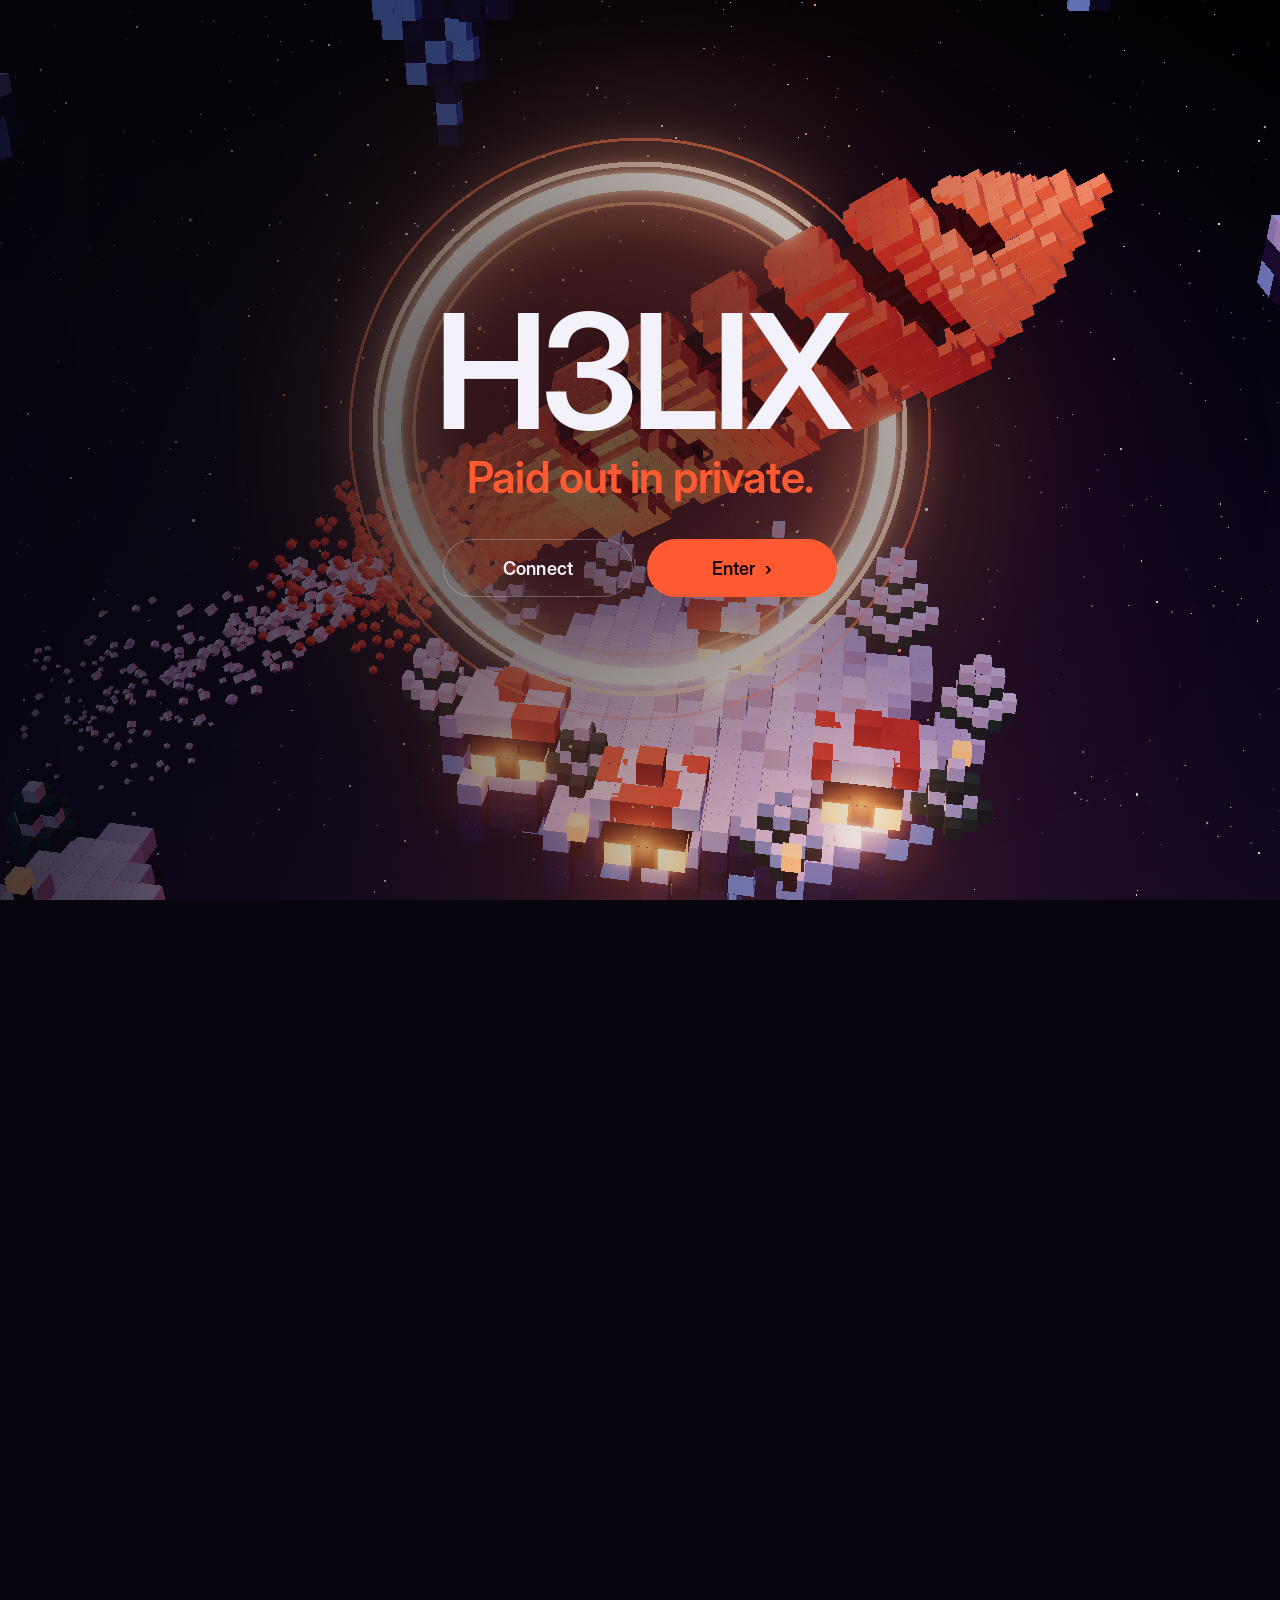
==== commit af9718a2: "Add files via upload" ====
--- a/index.html
+++ b/index.html
@@ -17,31 +17,22 @@
 <meta name="twitter:image" content="https://h3lix.vercel.app/assets/img/og.png">
 <link rel="preload" href="/assets/fonts/disp.otf" as="font" type="font/otf" crossorigin>
 <link rel="stylesheet" href="/assets/css/base.css?v=3">
-<link rel="stylesheet" href="/assets/css/home.css?v=3">
+<link rel="stylesheet" href="/assets/css/home.css?v=4">
 </head>
 <body class="home locked">
 <canvas id="world" aria-hidden="true"></canvas>
 <div class="shade" aria-hidden="true"></div>
 <canvas id="trail" aria-hidden="true"></canvas>
-<div class="progress" aria-hidden="true"><i id="prog"></i></div>
 
 <!-- the gate: name, connect, enter -->
 <div class="gate" id="gate">
   <div class="gate-c">
-    <p class="kick mono"><i class="dot"></i>An agent on Solana Privacy Rings</p>
     <h1 class="mark" id="mark"><span class="mark-txt">H3LIX</span><canvas class="mark-px" aria-hidden="true"></canvas></h1>
     <p class="sub">Paid out in private.</p>
     <div class="gbtns">
       <div class="conn"><button class="btn ghost big mag" id="gConnect">Connect</button><div class="menu" id="gMenu" hidden></div></div>
       <button class="btn big mag" id="gEnter">Enter <b>›</b></button>
     </div>
-  </div>
-  <div class="ticker mono" aria-live="polite">
-    <span><i>SLOT</i><em data-live="slot">—</em></span>
-    <span><i>TPS</i><em data-live="tps">—</em></span>
-    <span><i>SOL</i><em data-live="sol">—</em></span>
-    <span><i>EPOCH</i><em data-live="epoch">—</em></span>
-    <span><i>RING</i><em data-live="ringstate">—</em></span>
   </div>
 </div>
 <div class="flash" id="flash" aria-hidden="true"></div>
@@ -249,6 +240,6 @@
   </section>
 </main>
 <div class="wipe" id="wipe" aria-hidden="true"></div>
-<script type="module" src="/assets/js/home.js?v=3"></script>
+<script type="module" src="/assets/js/home.js?v=4"></script>
 </body>
 </html>
--- a/assets/css/home.css
+++ b/assets/css/home.css
@@ -213,7 +213,7 @@
 .gate{position:fixed;inset:0;z-index:40;display:flex;flex-direction:column;align-items:center;justify-content:center;text-align:center;padding:24px;transition:opacity .8s,transform 1.2s cubic-bezier(.6,0,.2,1)}
 .gate::before{content:'';position:absolute;inset:0;background:radial-gradient(ellipse at 50% 52%,rgba(7,6,15,.55) 0%,rgba(7,6,15,.18) 45%,rgba(7,6,15,0) 70%);pointer-events:none}
 .gate-c{position:relative;display:flex;flex-direction:column;align-items:center}
-.gate .mark{font-size:clamp(96px,17vw,250px)}
+.gate .mark{font-size:clamp(70px,12.5vw,184px)}
 .gate .sub{margin:14px 0 0}
 .gate .kick{margin-bottom:22px}
 .gbtns{display:flex;gap:14px;margin-top:38px;opacity:0;animation:up .9s 1.6s cubic-bezier(.2,.8,.2,1) forwards;flex-wrap:wrap;justify-content:center}
@@ -299,3 +299,8 @@
   .hpanel{min-height:52vh;padding:26px}
   .pxbig{transform:scale(1.25)}
 }
+
+/* v4: no lines at the top while scrolling */
+.progress{display:none!important}
+.nav,.nav.solid{border-bottom:0!important;backdrop-filter:none!important;-webkit-backdrop-filter:none!important}
+.nav.solid{background:linear-gradient(180deg,rgba(7,6,15,.9) 0%,rgba(7,6,15,.55) 60%,rgba(7,6,15,0) 100%)}
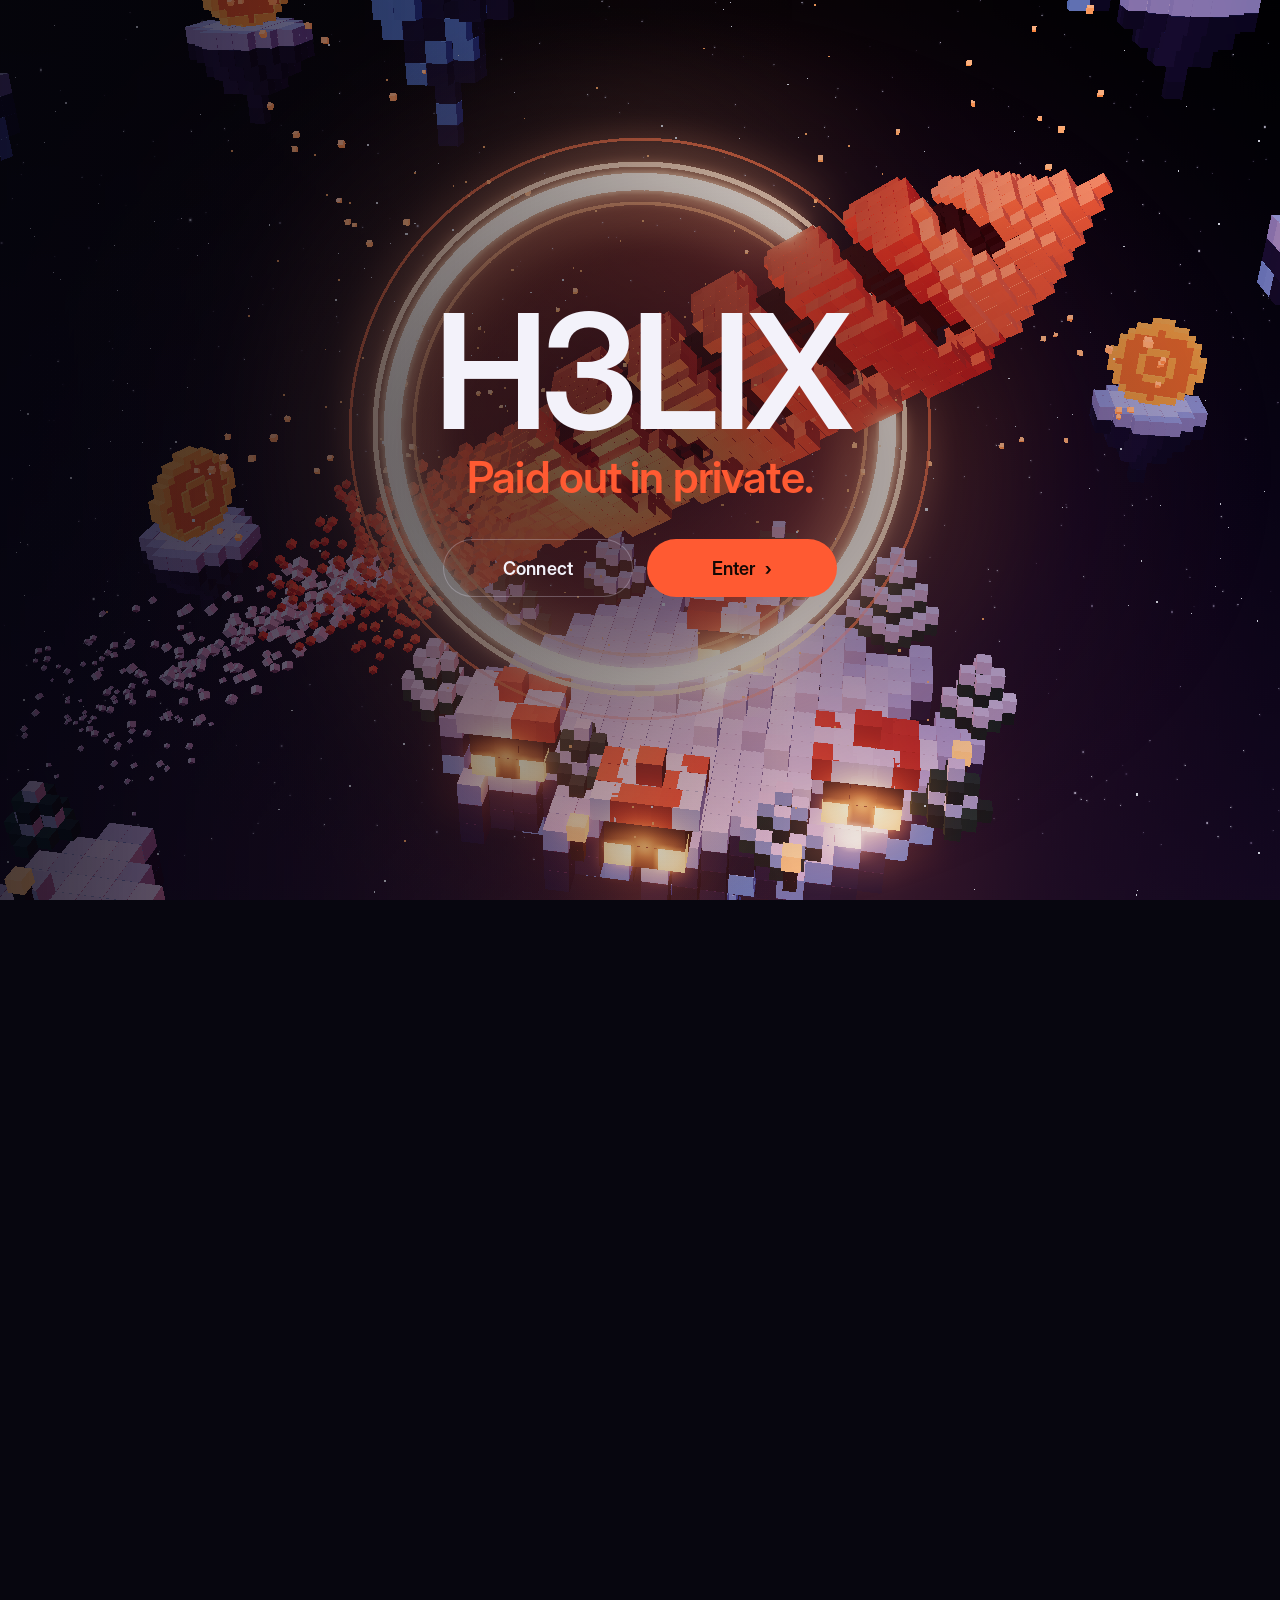
==== commit 801f9bae: "Add files via upload" ====
--- a/index.html
+++ b/index.html
@@ -17,7 +17,7 @@
 <meta name="twitter:image" content="https://h3lix.vercel.app/assets/img/og.png">
 <link rel="preload" href="/assets/fonts/disp.otf" as="font" type="font/otf" crossorigin>
 <link rel="stylesheet" href="/assets/css/base.css?v=3">
-<link rel="stylesheet" href="/assets/css/home.css?v=4">
+<link rel="stylesheet" href="/assets/css/home.css?v=5">
 </head>
 <body class="home locked">
 <canvas id="world" aria-hidden="true"></canvas>
@@ -49,7 +49,7 @@
 </header>
 
 <aside class="chapters mono" id="chapters" aria-label="Chapters">
-  <a href="#about"><i></i><span>Agent</span></a><a href="#loop"><i></i><span>Loop</span></a><a href="#cycle"><i></i><span>Cycle</span></a><a href="#spiral"><i></i><span>Spiral</span></a><a href="#ring"><i></i><span>Ring</span></a><a href="#live"><i></i><span>Live</span></a><a href="#console"><i></i><span>Terminal</span></a><a href="#rollout"><i></i><span>Rollout</span></a><a href="#faq"><i></i><span>FAQ</span></a>
+  <a href="#about"><i></i><span>Agent</span></a><a href="#loop"><i></i><span>Loop</span></a><a href="#follow"><i></i><span>One fee</span></a><a href="#cycle"><i></i><span>Cycle</span></a><a href="#spiral"><i></i><span>Spiral</span></a><a href="#ring"><i></i><span>Ring</span></a><a href="#live"><i></i><span>Live</span></a><a href="#console"><i></i><span>Terminal</span></a><a href="#rollout"><i></i><span>Rollout</span></a><a href="#card"><i></i><span>Card</span></a><a href="#faq"><i></i><span>FAQ</span></a>
 </aside>
 
 <main id="site">
@@ -79,6 +79,22 @@
         <article class="hpanel"><span class="hn mono">03</span><div class="pxbig px-shield"></div><h3>Shield</h3><p>The agent deposits what it earned into a Privacy Ring, where balances are encrypted.</p></article>
         <article class="hpanel"><span class="hn mono">04</span><div class="pxbig px-pay"></div><h3>Pay</h3><p>Each cycle it pays holders by weight. The chain sees a payment, not the amount.</p></article>
         <article class="hpanel last"><span class="hn mono">∞</span><h3>Then again.</h3><p>Every hour. More pairs, more fees, bigger cycles. That is the spiral.</p><a class="btn ghost mag" href="#cycle">See a cycle ↓</a></article>
+      </div>
+    </div>
+  </section>
+
+  <!-- follow one fee: the camera rides a single fee from a coin, through the ring, to a holder's door -->
+  <section class="pin story" id="follow" data-cam="ring">
+    <div class="sticky">
+      <div class="scap">
+        <p class="eyebrow mono">Follow one fee</p>
+        <div class="steps4">
+          <div class="s4" data-s="0"><b class="mono">01</b><h2>A trade on a paired coin pays a fee.</h2></div>
+          <div class="s4" data-s="1"><b class="mono">02</b><h2>The fee spirals into the agent.</h2></div>
+          <div class="s4" data-s="2"><b class="mono">03</b><h2>Inside the Ring, it is encrypted.</h2></div>
+          <div class="s4" data-s="3"><b class="mono">04</b><h2>It lands at a holder's door. Only they know how much.</h2></div>
+        </div>
+        <div class="sdots" aria-hidden="true"><i></i><i></i><i></i><i></i></div>
       </div>
     </div>
   </section>
@@ -215,9 +231,25 @@
     </div>
   </section>
 
+  <section class="band alt" id="card" data-cam="end">
+    <div class="wrap split">
+      <div>
+        <p class="eyebrow mono rv">08 — Your card</p>
+        <h2 class="rv scr">Make your holder card.</h2>
+        <p class="body rv">Connect, and the site draws a card for your wallet. Download it or post it. Nothing is signed and nothing leaves your browser except the post you choose to make.</p>
+        <div class="row rv" style="margin-top:26px;display:flex;gap:12px;flex-wrap:wrap">
+          <div class="conn"><button class="btn mag" id="cardConnect">Connect wallet</button><div class="menu" id="cMenu" hidden></div></div>
+          <button class="btn ghost mag" id="cardDl" disabled>Download PNG</button>
+          <a class="btn ghost mag" id="cardX" href="#" target="_blank" rel="noopener" aria-disabled="true">Post on X</a>
+        </div>
+      </div>
+      <div class="cardwrap rv"><canvas id="cardc" width="1200" height="675" aria-label="Your H3LIX holder card"></canvas></div>
+    </div>
+  </section>
+
   <section class="band" id="faq" data-cam="end">
     <div class="wrap narrow">
-      <p class="eyebrow mono rv">08 — FAQ</p>
+      <p class="eyebrow mono rv">09 — FAQ</p>
       <h2 class="rv scr">Questions</h2>
       <div class="faq">
         <details class="rv"><summary>What is H3LIX?</summary><p>An autonomous agent. It collects creator fees from coins paired to $H3LIX, shields them in a Solana Privacy Ring and pays $H3LIX holders every cycle.</p></details>
@@ -240,6 +272,6 @@
   </section>
 </main>
 <div class="wipe" id="wipe" aria-hidden="true"></div>
-<script type="module" src="/assets/js/home.js?v=4"></script>
+<script type="module" src="/assets/js/home.js?v=5"></script>
 </body>
 </html>
--- a/assets/css/home.css
+++ b/assets/css/home.css
@@ -304,3 +304,24 @@
 .progress{display:none!important}
 .nav,.nav.solid{border-bottom:0!important;backdrop-filter:none!important;-webkit-backdrop-filter:none!important}
 .nav.solid{background:linear-gradient(180deg,rgba(7,6,15,.9) 0%,rgba(7,6,15,.55) 60%,rgba(7,6,15,0) 100%)}
+
+/* v5: follow one fee, scroll velocity, holder card */
+.story{height:520vh}
+.story .sticky{align-items:flex-end;background:linear-gradient(0deg,rgba(7,6,15,.85) 0%,rgba(7,6,15,.2) 38%,rgba(7,6,15,0) 60%)}
+.scap{padding:0 6vw 11vh;width:100%}
+.steps4{position:relative;height:clamp(120px,16vw,190px);max-width:980px}
+.s4{position:absolute;left:0;bottom:0;opacity:0;transform:translateY(30px);transition:opacity .6s,transform .7s cubic-bezier(.2,.8,.2,1)}
+.s4.on{opacity:1;transform:none}
+.s4 b{display:block;color:var(--acc);font-size:13px;margin-bottom:12px}
+.s4 h2{font-size:clamp(32px,4.6vw,68px);line-height:1;text-shadow:0 4px 40px rgba(7,6,15,.8)}
+.sdots{display:flex;gap:8px;margin-top:26px}
+.sdots i{width:34px;height:3px;background:rgba(232,230,250,.2);transition:background .3s}
+.sdots i.on{background:var(--acc)}
+.marquee{transform:rotate(-1.2deg) scale(1.03) skewX(calc(var(--sv,0) * -0.6deg))}
+.mrow{translate:calc(var(--mx,0) * 1px) 0}
+.mrow.rev{translate:calc(var(--mx,0) * -1px) 0}
+.wtext,.scap{transform:skewY(calc(var(--sv,0) * 0.12deg))}
+.cardwrap{width:100%}
+.cardwrap canvas{width:100%;height:auto;display:block;box-shadow:0 0 0 1px var(--line),0 40px 90px -40px rgba(255,90,50,.5)}
+a.btn[aria-disabled=true]{opacity:.45;pointer-events:none}
+@media (max-width:900px){.story{height:440vh}.scap{padding:0 16px 10vh}}
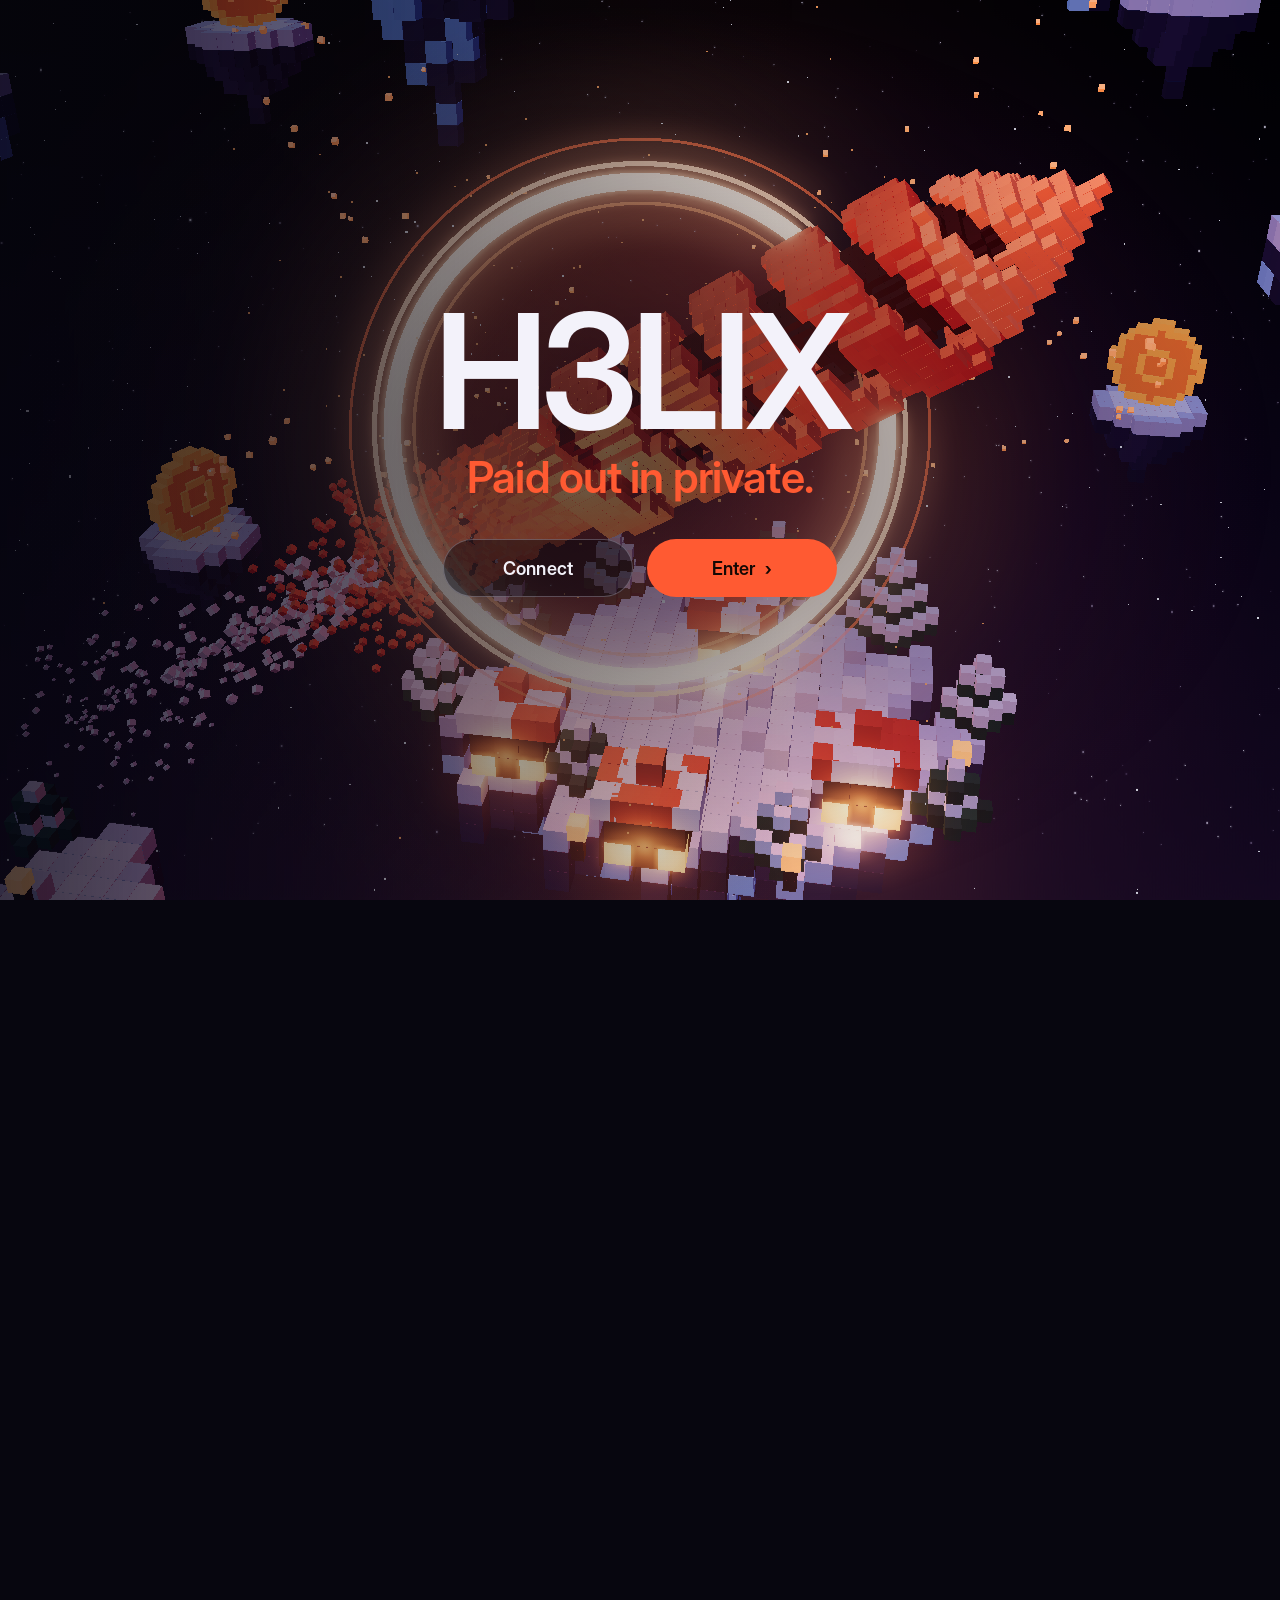
==== commit ba37c5d7: "Add files via upload" ====
--- a/index.html
+++ b/index.html
@@ -17,7 +17,7 @@
 <meta name="twitter:image" content="https://h3lix.vercel.app/assets/img/og.png">
 <link rel="preload" href="/assets/fonts/disp.otf" as="font" type="font/otf" crossorigin>
 <link rel="stylesheet" href="/assets/css/base.css?v=3">
-<link rel="stylesheet" href="/assets/css/home.css?v=5">
+<link rel="stylesheet" href="/assets/css/home.css?v=6">
 </head>
 <body class="home locked">
 <canvas id="world" aria-hidden="true"></canvas>
@@ -107,7 +107,7 @@
     </div>
   </section>
 
-  <section class="band" id="cycle" data-cam="ring">
+  <section class="band" id="cycle" data-n="02" data-cam="ring">
     <div class="wrap split">
       <div>
         <p class="eyebrow mono rv">02 — The cycle</p>
@@ -128,7 +128,7 @@
     </div>
   </section>
 
-  <section class="band alt" id="spiral" data-cam="side">
+  <section class="band alt" id="spiral" data-n="03" data-cam="side">
     <div class="wrap split">
       <div>
         <p class="eyebrow mono rv">03 — The spiral</p>
@@ -186,7 +186,7 @@
     </div>
   </section>
 
-  <section class="band alt" id="live" data-cam="town">
+  <section class="band alt" id="live" data-n="05" data-cam="town">
     <div class="wrap">
       <p class="eyebrow mono rv">05 — Live</p>
       <h2 class="rv scr">Read from the chain, right now.</h2>
@@ -203,7 +203,7 @@
     </div>
   </section>
 
-  <section class="band" id="console" data-cam="end">
+  <section class="band" id="console" data-n="06" data-cam="end">
     <div class="wrap split">
       <div>
         <p class="eyebrow mono rv">06 — The terminal</p>
@@ -216,10 +216,11 @@
   </section>
 
   <!-- 07: rollout, the line fills as you scroll -->
-  <section class="band alt" id="rollout" data-cam="end">
+  <section class="band alt" id="rollout" data-n="07" data-cam="end">
     <div class="wrap">
       <p class="eyebrow mono rv">07 — Rollout</p>
       <h2 class="rv scr">What is live, what is next.</h2>
+      <div class="rollwrap">
       <ol class="roll" id="roll">
         <li class="rv done"><i></i><div><b>Site and terminal</b><span>Live wallet reads, Ring health, pair checks, holders.</span></div></li>
         <li class="rv done"><i></i><div><b>Private wallet derivation</b><span>Works today, in your browser, with the Privacy Rings SDK.</span></div></li>
@@ -228,10 +229,12 @@
         <li class="rv"><i></i><div><b>Pairs open</b><span>Coins quote in $H3LIX and share fees to the agent.</span></div></li>
         <li class="rv"><i></i><div><b>First private cycle</b><span>When Privacy Rings runs on mainnet.</span></div></li>
       </ol>
-    </div>
-  </section>
-
-  <section class="band alt" id="card" data-cam="end">
+      <div class="dial rv" aria-hidden="true"><div class="dring" id="dring"></div><div class="dtxt"><strong class="mono" id="dnum">2/6</strong><span class="mono">milestones live</span></div></div>
+      </div>
+    </div>
+  </section>
+
+  <section class="band alt" id="card" data-n="08" data-cam="end">
     <div class="wrap split">
       <div>
         <p class="eyebrow mono rv">08 — Your card</p>
@@ -247,10 +250,14 @@
     </div>
   </section>
 
-  <section class="band" id="faq" data-cam="end">
-    <div class="wrap narrow">
-      <p class="eyebrow mono rv">09 — FAQ</p>
-      <h2 class="rv scr">Questions</h2>
+  <section class="band" id="faq" data-n="09" data-cam="end">
+    <div class="wrap split faqsplit">
+      <div class="faqhead">
+        <p class="eyebrow mono rv">09 — FAQ</p>
+        <h2 class="rv scr">Questions</h2>
+        <p class="body rv">The long version lives in the terminal: type <span class="mono acc2">man</span> or open Docs.</p>
+        <a class="btn ghost mag rv" href="/terminal#docs" data-enter style="margin-top:24px">Read the docs ›</a>
+      </div>
       <div class="faq">
         <details class="rv"><summary>What is H3LIX?</summary><p>An autonomous agent. It collects creator fees from coins paired to $H3LIX, shields them in a Solana Privacy Ring and pays $H3LIX holders every cycle.</p></details>
         <details class="rv"><summary>Is it part of Helius?</summary><p>No. H3LIX is independent. It uses Privacy Rings, the shielded pool Helius publishes as an open SDK.</p></details>
@@ -263,15 +270,15 @@
     </div>
   </section>
 
-  <section class="window end" id="enter" data-cam="end" data-window>
+  <section class="window end" id="enter" data-cam="gate" data-window>
     <div class="wrap center">
-      <img class="endpfp rv" src="/assets/img/mark.png" alt="" width="132" height="132">
       <h2 class="big rv scr">The rig is running.</h2>
+      <p class="sub endsub rv">Paid out in private.</p>
       <a class="btn big mag rv" href="/terminal" data-enter>Enter terminal <b>›</b></a>
     </div>
   </section>
 </main>
 <div class="wipe" id="wipe" aria-hidden="true"></div>
-<script type="module" src="/assets/js/home.js?v=5"></script>
+<script type="module" src="/assets/js/home.js?v=6"></script>
 </body>
 </html>
--- a/assets/css/home.css
+++ b/assets/css/home.css
@@ -325,3 +325,53 @@
 .cardwrap canvas{width:100%;height:auto;display:block;box-shadow:0 0 0 1px var(--line),0 40px 90px -40px rgba(255,90,50,.5)}
 a.btn[aria-disabled=true]{opacity:.45;pointer-events:none}
 @media (max-width:900px){.story{height:440vh}.scap{padding:0 16px 10vh}}
+/* ---- polish 1 ---- */
+/* bands dissolve into the world at their top edge, like the drill's shank; no hairlines */
+.band{border-top:0;background:linear-gradient(180deg,rgba(9,7,17,.88),rgba(9,7,17,.8));overflow:visible}
+.band.alt{background:linear-gradient(180deg,rgba(13,10,25,.9),rgba(13,10,25,.82))}
+.band::before{content:'';position:absolute;left:0;right:0;top:-47px;height:48px;background:url(/assets/img/dissolve.png) repeat-x;background-size:384px 48px;pointer-events:none;image-rendering:pixelated}
+.band.alt::before{filter:brightness(1.5)}
+/* ghost chapter numbers drifting behind each band */
+.band[data-n]::after{content:attr(data-n);position:absolute;right:3vw;top:var(--gy,40px);font:600 clamp(160px,24vw,380px)/.8 Disp;letter-spacing:-.06em;color:transparent;-webkit-text-stroke:1px rgba(255,90,50,.16);pointer-events:none;z-index:0;transition:top .1s linear}
+.band>.wrap{position:relative;z-index:1}
+/* ghost buttons read on any background */
+.btn.ghost{background:rgba(7,6,15,.45);backdrop-filter:blur(6px);-webkit-backdrop-filter:blur(6px)}
+@media (pointer:coarse){input[type=range]{height:44px}}
+/* the end frames the ring like the gate */
+.window.end .wrap.center{padding-top:4vh}
+.window.end h2.big{font-size:clamp(46px,7.4vw,112px)}
+.endsub{margin:10px 0 30px}
+/* loop panels: big ghost numbers, bigger pixel icons */
+.hpanel{overflow:hidden}
+.hpanel .hn{font:600 clamp(110px,10vw,170px)/.8 Disp;letter-spacing:-.05em;color:transparent;-webkit-text-stroke:1px rgba(255,90,50,.35);top:18px;right:22px}
+.hpanel.on .hn{-webkit-text-stroke-color:rgba(255,90,50,.8)}
+.hpanel.last .hn{-webkit-text-stroke-color:rgba(20,8,4,.5)}
+.pxbig{transform:scale(2.3);top:44px;left:44px}
+/* typer never looks empty */
+.typer{min-height:0;height:300px;overflow:hidden}
+/* rollout + dial */
+.rollwrap{display:grid;grid-template-columns:1.3fr 1fr;gap:40px;align-items:center}
+.dial{position:relative;width:min(340px,70vw);aspect-ratio:1;justify-self:center}
+.dring{position:absolute;inset:0;border-radius:50%;background:conic-gradient(var(--acc) 0 calc(var(--dp,0) * 1%),rgba(232,230,250,.08) calc(var(--dp,0) * 1%) 100%);-webkit-mask:radial-gradient(circle,transparent 62%,#000 63%);mask:radial-gradient(circle,transparent 62%,#000 63%);transition:--dp 1.4s}
+.dring::after{content:'';position:absolute;inset:0;border-radius:50%;background:repeating-conic-gradient(rgba(7,6,15,1) 0 1.2deg,transparent 1.2deg 12deg)}
+.dtxt{position:absolute;inset:0;display:flex;flex-direction:column;align-items:center;justify-content:center;gap:6px}
+.dtxt strong{font-size:clamp(40px,5vw,64px);color:var(--ink)}
+.dtxt span{font-size:11px;text-transform:uppercase;color:var(--faint)}
+/* faq split */
+.faqsplit{grid-template-columns:.8fr 1.2fr;align-items:start}
+.faqsplit .faq{margin-top:0}
+.faqhead{position:sticky;top:110px}
+.acc2{color:var(--acc2)}
+@media (max-width:900px){
+  .band::before{top:-31px;height:32px;background-size:256px 32px}
+  .band[data-n]::after{font-size:150px;right:8px}
+  .rollwrap{grid-template-columns:1fr}
+  .faqsplit{grid-template-columns:1fr}
+  .faqhead{position:static}
+  .pxbig{transform:scale(1.7);top:30px;left:30px}
+}
+/* grids draw their own lines, so nothing grey shows before the tiles fade in */
+.tiles,.cards{background:none!important;gap:0!important}
+.tile,.card{box-shadow:inset 0 0 0 .5px rgba(232,230,250,.14)}
+.rv{transition-duration:.75s}
+.dring{transition:none}
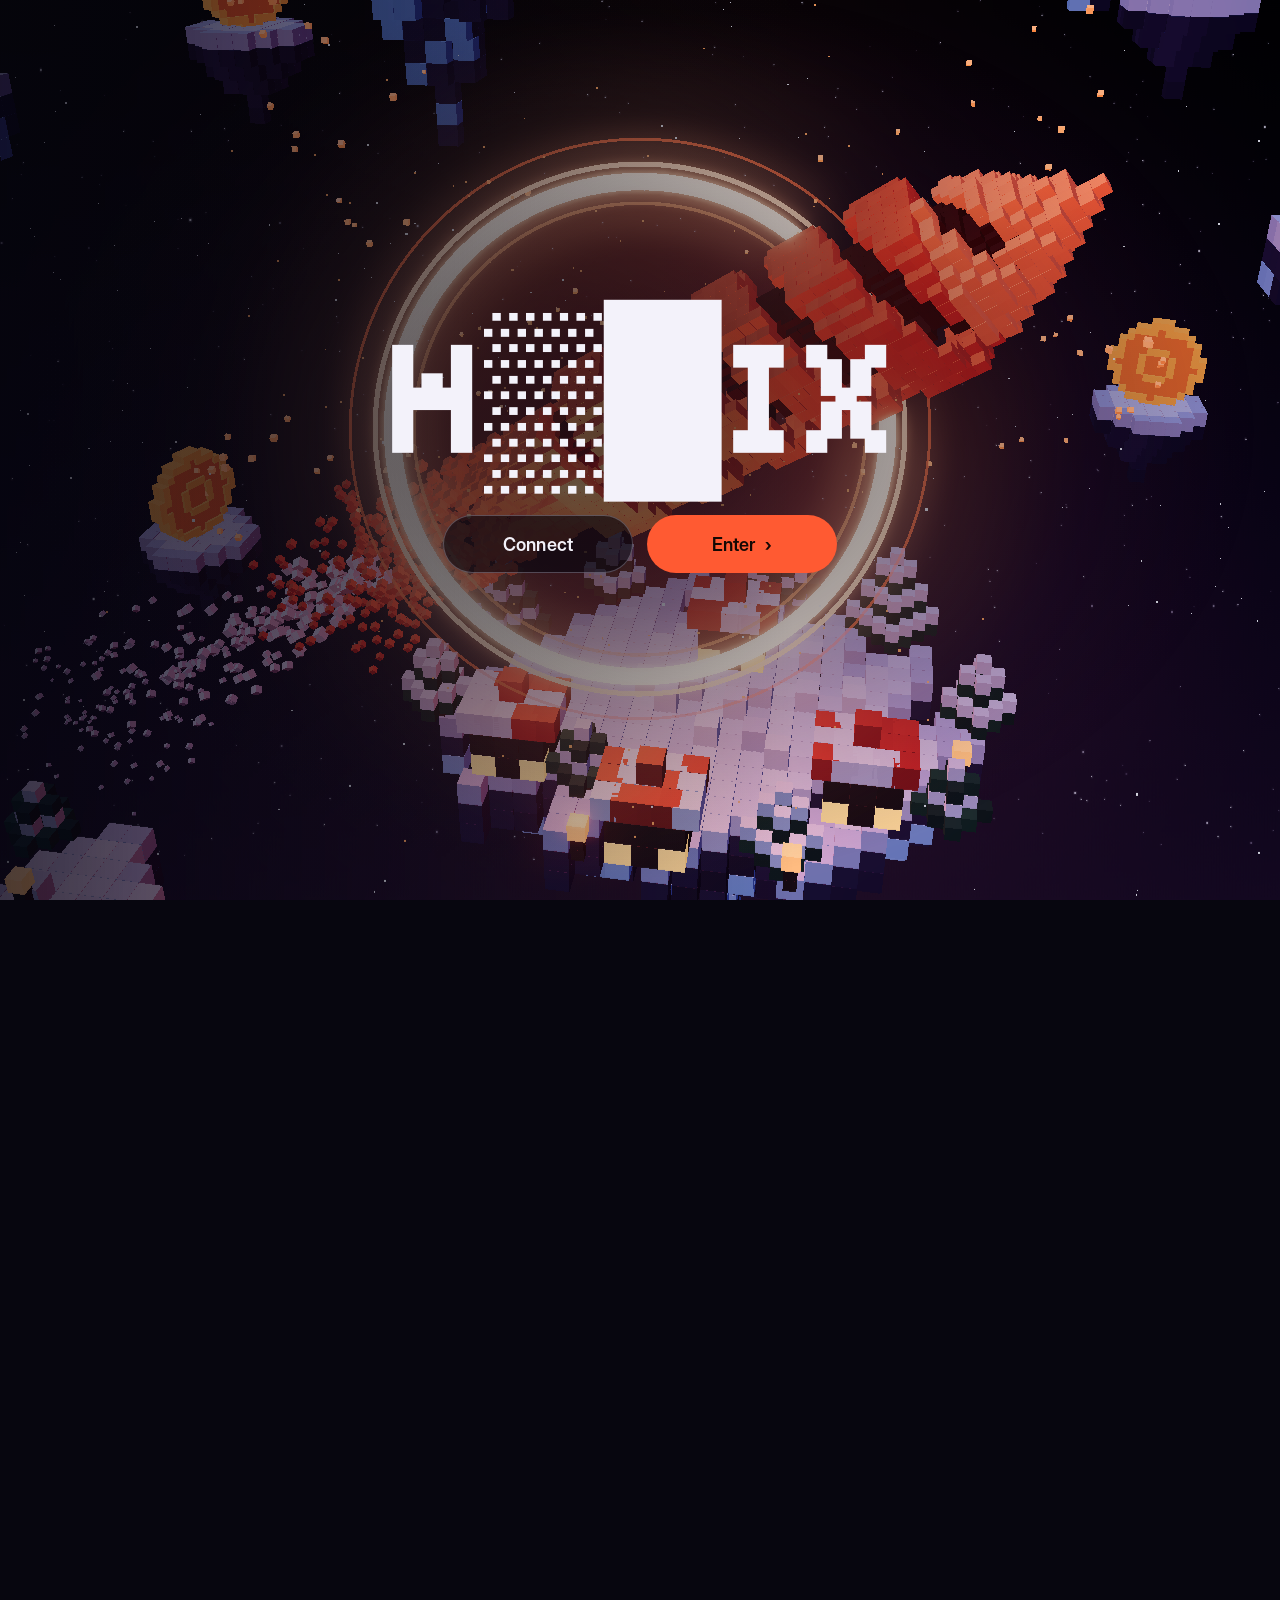
==== commit 1a07379c: "Add files via upload" ====
--- a/index.html
+++ b/index.html
@@ -16,8 +16,9 @@
 <meta name="twitter:card" content="summary_large_image">
 <meta name="twitter:image" content="https://h3lix.vercel.app/assets/img/og.png">
 <link rel="preload" href="/assets/fonts/disp.otf" as="font" type="font/otf" crossorigin>
+<link rel="preload" href="/assets/fonts/pix.ttf" as="font" type="font/ttf" crossorigin>
 <link rel="stylesheet" href="/assets/css/base.css?v=3">
-<link rel="stylesheet" href="/assets/css/home.css?v=6">
+<link rel="stylesheet" href="/assets/css/home.css?v=8">
 </head>
 <body class="home locked">
 <canvas id="world" aria-hidden="true"></canvas>
@@ -28,7 +29,6 @@
 <div class="gate" id="gate">
   <div class="gate-c">
     <h1 class="mark" id="mark"><span class="mark-txt">H3LIX</span><canvas class="mark-px" aria-hidden="true"></canvas></h1>
-    <p class="sub">Paid out in private.</p>
     <div class="gbtns">
       <div class="conn"><button class="btn ghost big mag" id="gConnect">Connect</button><div class="menu" id="gMenu" hidden></div></div>
       <button class="btn big mag" id="gEnter">Enter <b>›</b></button>
@@ -59,7 +59,6 @@
       <div class="wwrap">
         <p class="eyebrow mono">00 — The agent</p>
         <p class="bigtxt" id="bigtxt">H3LIX is an agent. It takes the fees of every coin paired to it, hides them inside a Privacy Ring and pays its holders in private. The longer they hold, the more it pays.</p>
-        <div class="scrollhint mono"><span></span>scroll</div>
       </div>
     </div>
   </section>
@@ -153,7 +152,7 @@
   <!-- 04: the ring, the payment encrypts itself as you scroll -->
   <section class="pin encsec" id="ring" data-cam="side">
     <div class="sticky">
-      <div class="wrap">
+      <div class="wrap encgrid"><div class="enccol">
         <p class="eyebrow mono">04 — The ring</p>
         <h2 class="scr">Paid through Solana Privacy Rings.</h2>
         <p class="body">Scroll, and watch a payment go through the Ring.</p>
@@ -164,6 +163,12 @@
           <div class="crow"><span class="mono k">asset</span><span class="mono v enc" data-plain="the fees the agent earned">the fees the agent earned</span><span class="mono t" data-t>plain</span></div>
         </div>
         <div class="encbar"><i id="encbar"></i><span class="mono" id="encstate">before the Ring</span></div>
+      </div>
+      <div class="passvis" id="passvis" aria-hidden="true">
+        <div class="pring"></div><div class="ptrail"></div><div class="ptrail enc"></div>
+        <i class="pcube" id="pcube"><em class="mono" id="pcl">your share</em></i>
+        <span class="plabel l mono">public</span><span class="plabel r mono">private</span>
+      </div>
       </div>
     </div>
   </section>
@@ -273,12 +278,11 @@
   <section class="window end" id="enter" data-cam="gate" data-window>
     <div class="wrap center">
       <h2 class="big rv scr">The rig is running.</h2>
-      <p class="sub endsub rv">Paid out in private.</p>
       <a class="btn big mag rv" href="/terminal" data-enter>Enter terminal <b>›</b></a>
     </div>
   </section>
 </main>
 <div class="wipe" id="wipe" aria-hidden="true"></div>
-<script type="module" src="/assets/js/home.js?v=6"></script>
+<script type="module" src="/assets/js/home.js?v=8"></script>
 </body>
 </html>
--- a/assets/css/home.css
+++ b/assets/css/home.css
@@ -375,3 +375,58 @@
 .tile,.card{box-shadow:inset 0 0 0 .5px rgba(232,230,250,.14)}
 .rv{transition-duration:.75s}
 .dring{transition:none}
+/* ---- polish 2 ---- */
+/* the ring section: a payment passes through and comes out as cipher */
+.encgrid{display:grid;grid-template-columns:minmax(0,1fr) minmax(0,.9fr);gap:5vw;align-items:center}
+.passvis{position:relative;width:100%;aspect-ratio:1.25;--k:0}
+.pring{position:absolute;left:50%;top:50%;width:34%;height:78%;transform:translate(-50%,-50%) rotate(-8deg);border-radius:50%;box-shadow:0 0 0 10px rgba(255,176,138,.9),0 0 0 18px rgba(255,90,50,.25),0 0 60px 20px rgba(255,90,50,calc(.15 + var(--flare,0) * .6)),inset 0 0 60px rgba(255,90,50,calc(.1 + var(--flare,0) * .5));transition:box-shadow .2s}
+.ptrail{position:absolute;left:0;top:50%;height:4px;margin-top:-2px;width:calc(min(var(--k),.5) * 2 * 50%);background:repeating-linear-gradient(90deg,#ffc35a 0 10px,transparent 10px 18px)}
+.ptrail.enc{left:50%;width:calc(max(var(--k) - .5,0) * 2 * 50%);background:repeating-linear-gradient(90deg,var(--acc) 0 10px,transparent 10px 18px)}
+.pcube{position:absolute;top:50%;left:calc(var(--k) * 100%);width:34px;height:34px;margin:-17px 0 0 -17px;background:#ffc35a;box-shadow:0 0 24px rgba(255,195,90,.8);transition:background .25s,box-shadow .25s}
+.pcube.enc{background:var(--acc);box-shadow:0 0 28px rgba(255,90,50,.95)}
+.pcube em{position:absolute;left:50%;bottom:calc(100% + 12px);transform:translateX(-50%);font-style:normal;font-size:12px;white-space:nowrap;color:var(--ink);background:rgba(7,6,15,.8);padding:5px 9px;box-shadow:inset 0 0 0 1px var(--line)}
+.plabel{position:absolute;bottom:4%;font-size:11px;text-transform:uppercase;color:var(--faint)}
+.plabel.l{left:4%}.plabel.r{right:4%;color:var(--acc)}
+/* loop panels: the pixel art sits big in the middle of the empty top */
+.pxbig{left:50%;top:32%;transform:translate(-50%,-50%) scale(3);transform-origin:center}
+/* the gate title never stays hidden if scripts are slow */
+.mark-txt{animation:markIn 0s 3.4s forwards}
+@keyframes markIn{to{opacity:1}}
+.gate::before{background:radial-gradient(ellipse at 50% 48%,rgba(7,6,15,.62) 0%,rgba(7,6,15,.28) 38%,rgba(7,6,15,0) 68%)}
+.mark.glitch .mark-txt{text-shadow:3px 0 0 rgba(255,90,50,.85),-3px 0 0 rgba(84,214,255,.5)}
+/* live values blink when they change */
+.tile,.stat{transition:box-shadow .5s}
+.tile.tick{box-shadow:inset 0 0 0 1px rgba(255,90,50,.75),0 0 30px -10px rgba(255,90,50,.6)}
+/* tilt */
+.tilt{transition:transform .25s cubic-bezier(.2,.8,.2,1)}
+@media (max-width:900px){
+  .encgrid{grid-template-columns:1fr;gap:20px}
+  .passvis{aspect-ratio:2;max-height:24vh}
+  .pring{width:26%;height:84%}
+  .pxbig{transform:translate(-50%,-50%) scale(2.2)}
+}
+
+/* ---- v8: speed, a pixel title that never stops flickering ---- */
+@font-face{font-family:Pix;src:url(/assets/fonts/pix.ttf) format('truetype');font-weight:400 700;font-display:swap}
+.gate .mark{font-family:Pix,Disp,sans-serif;font-weight:700;letter-spacing:.01em;font-size:clamp(76px,13vw,196px)}
+.gate .mark-txt{animation:markIn 0s 3.4s forwards}
+.gate .mark.done .mark-txt{animation:flick 3.2s steps(1) infinite}
+@keyframes flick{
+  0%{opacity:1;text-shadow:0 0 18px rgba(255,90,50,.55),0 0 2px #fff}
+  7%{opacity:.35;text-shadow:none}
+  8%{opacity:1;text-shadow:0 0 22px rgba(255,90,50,.7),0 0 2px #fff}
+  31%{opacity:.82}
+  32%{opacity:1}
+  47%{opacity:.25;text-shadow:none}
+  48%{opacity:1;text-shadow:0 0 18px rgba(255,90,50,.55),0 0 2px #fff}
+  49%{opacity:.5}
+  50%{opacity:1}
+  73%{opacity:.9;text-shadow:3px 0 0 rgba(255,90,50,.8),-3px 0 0 rgba(84,214,255,.45)}
+  74%{opacity:1;text-shadow:0 0 18px rgba(255,90,50,.55),0 0 2px #fff}
+  100%{opacity:1}
+}
+.gbtns{margin-top:44px;animation-delay:1.3s}
+/* cheaper paint: no blur over the WebGL canvas; ghost numbers move by transform, not layout */
+.btn.ghost{backdrop-filter:none!important;-webkit-backdrop-filter:none!important;background:rgba(7,6,15,.62)}
+.band[data-n]::after{top:40px!important;transform:translateY(var(--gy,0px));transition:none;will-change:transform}
+@media (prefers-reduced-motion:reduce){.gate .mark.done .mark-txt{animation:none;opacity:1}}
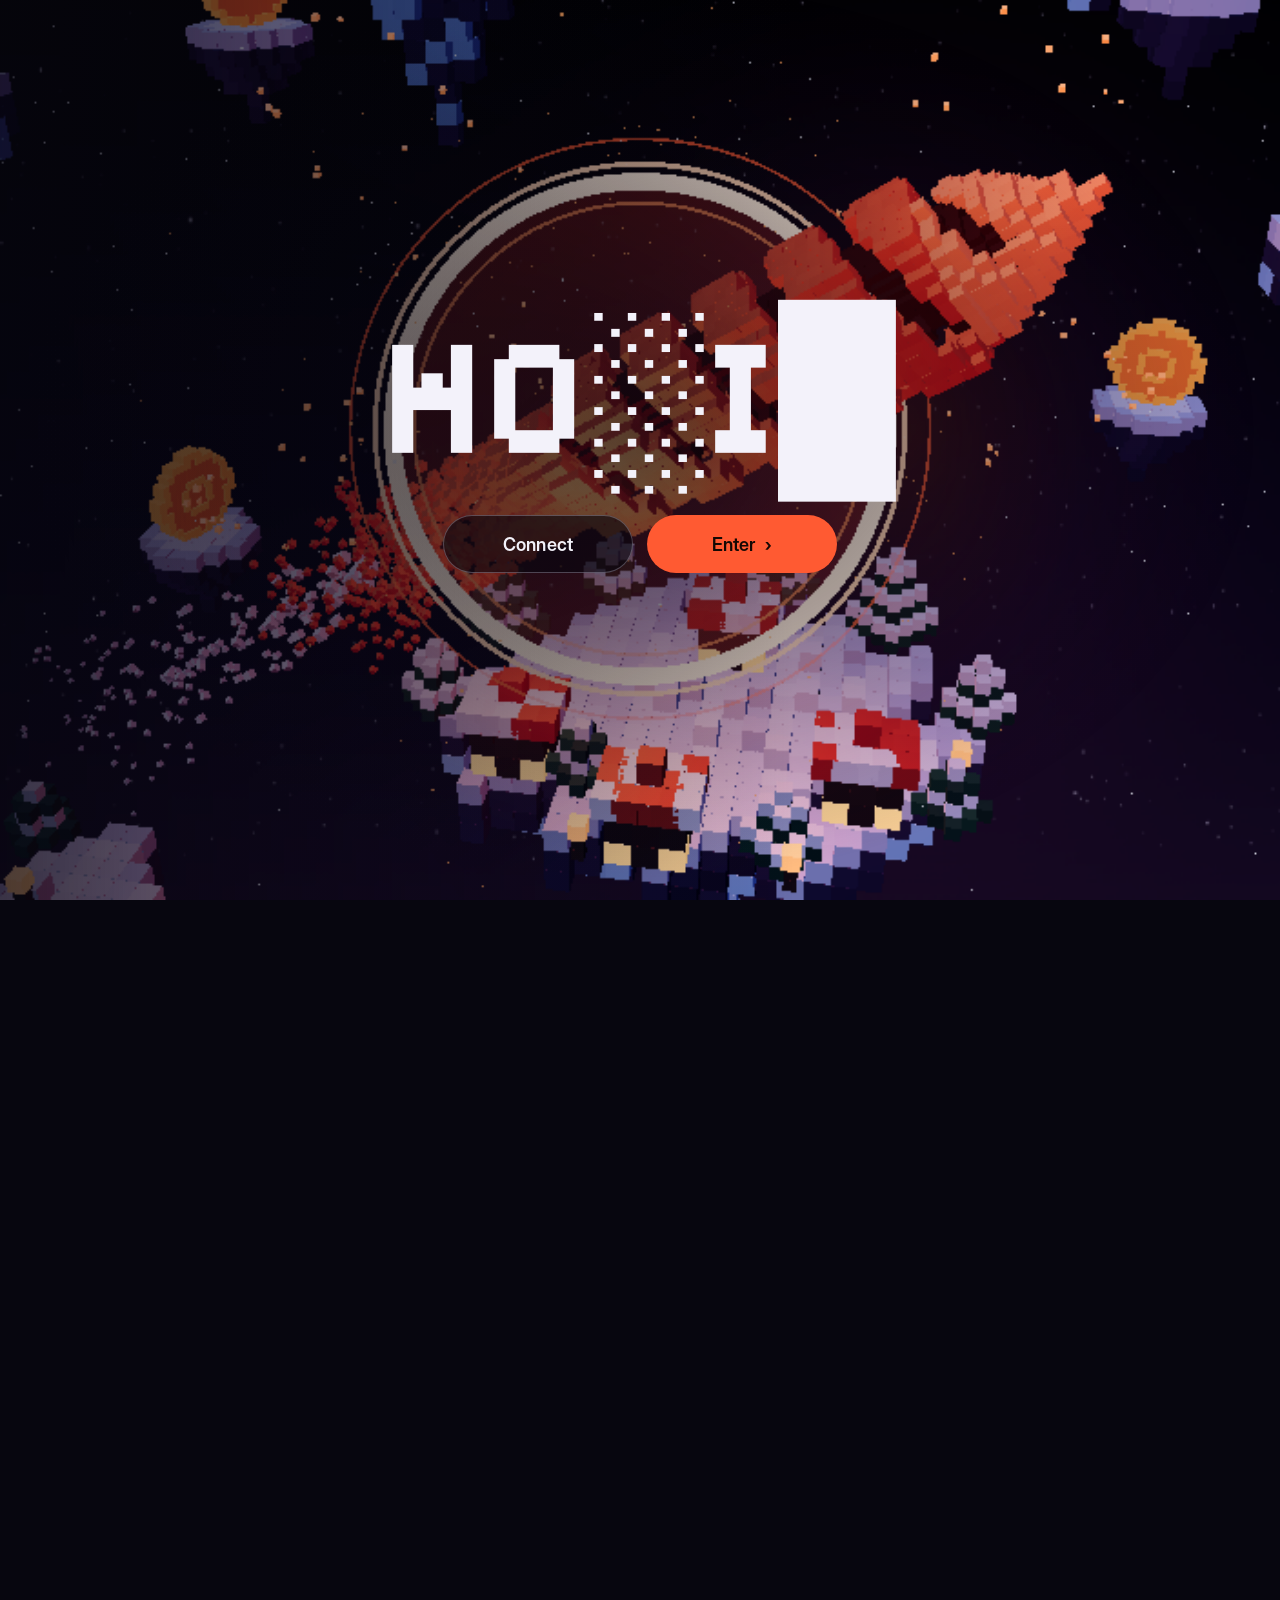
==== commit 9e3d02ed: "Add files via upload" ====
--- a/index.html
+++ b/index.html
@@ -18,7 +18,7 @@
 <link rel="preload" href="/assets/fonts/disp.otf" as="font" type="font/otf" crossorigin>
 <link rel="preload" href="/assets/fonts/pix.ttf" as="font" type="font/ttf" crossorigin>
 <link rel="stylesheet" href="/assets/css/base.css?v=3">
-<link rel="stylesheet" href="/assets/css/home.css?v=8">
+<link rel="stylesheet" href="/assets/css/home.css?v=9">
 </head>
 <body class="home locked">
 <canvas id="world" aria-hidden="true"></canvas>
@@ -83,7 +83,7 @@
   </section>
 
   <!-- follow one fee: the camera rides a single fee from a coin, through the ring, to a holder's door -->
-  <section class="pin story" id="follow" data-cam="ring">
+  <section class="pin story" id="follow" data-cam="ring" data-window>
     <div class="sticky">
       <div class="scap">
         <p class="eyebrow mono">Follow one fee</p>
@@ -283,6 +283,6 @@
   </section>
 </main>
 <div class="wipe" id="wipe" aria-hidden="true"></div>
-<script type="module" src="/assets/js/home.js?v=8"></script>
+<script type="module" src="/assets/js/home.js?v=9"></script>
 </body>
 </html>
--- a/assets/css/home.css
+++ b/assets/css/home.css
@@ -430,3 +430,10 @@
 .btn.ghost{backdrop-filter:none!important;-webkit-backdrop-filter:none!important;background:rgba(7,6,15,.62)}
 .band[data-n]::after{top:40px!important;transform:translateY(var(--gy,0px));transition:none;will-change:transform}
 @media (prefers-reduced-motion:reduce){.gate .mark.done .mark-txt{animation:none;opacity:1}}
+/* v9: lighter scroll work */
+.hsbar i,.encbar i{width:100%!important;transform-origin:left;transform:scaleX(0)}
+.band[data-n]::after{transform:none!important;will-change:auto}
+.rv{transform:translateY(16px);transition-duration:.5s!important}
+.wtext,.scap{transform:none}
+.marquee{transform:rotate(-1.2deg) scale(1.03)}
+.mrow,.mrow.rev{translate:none}
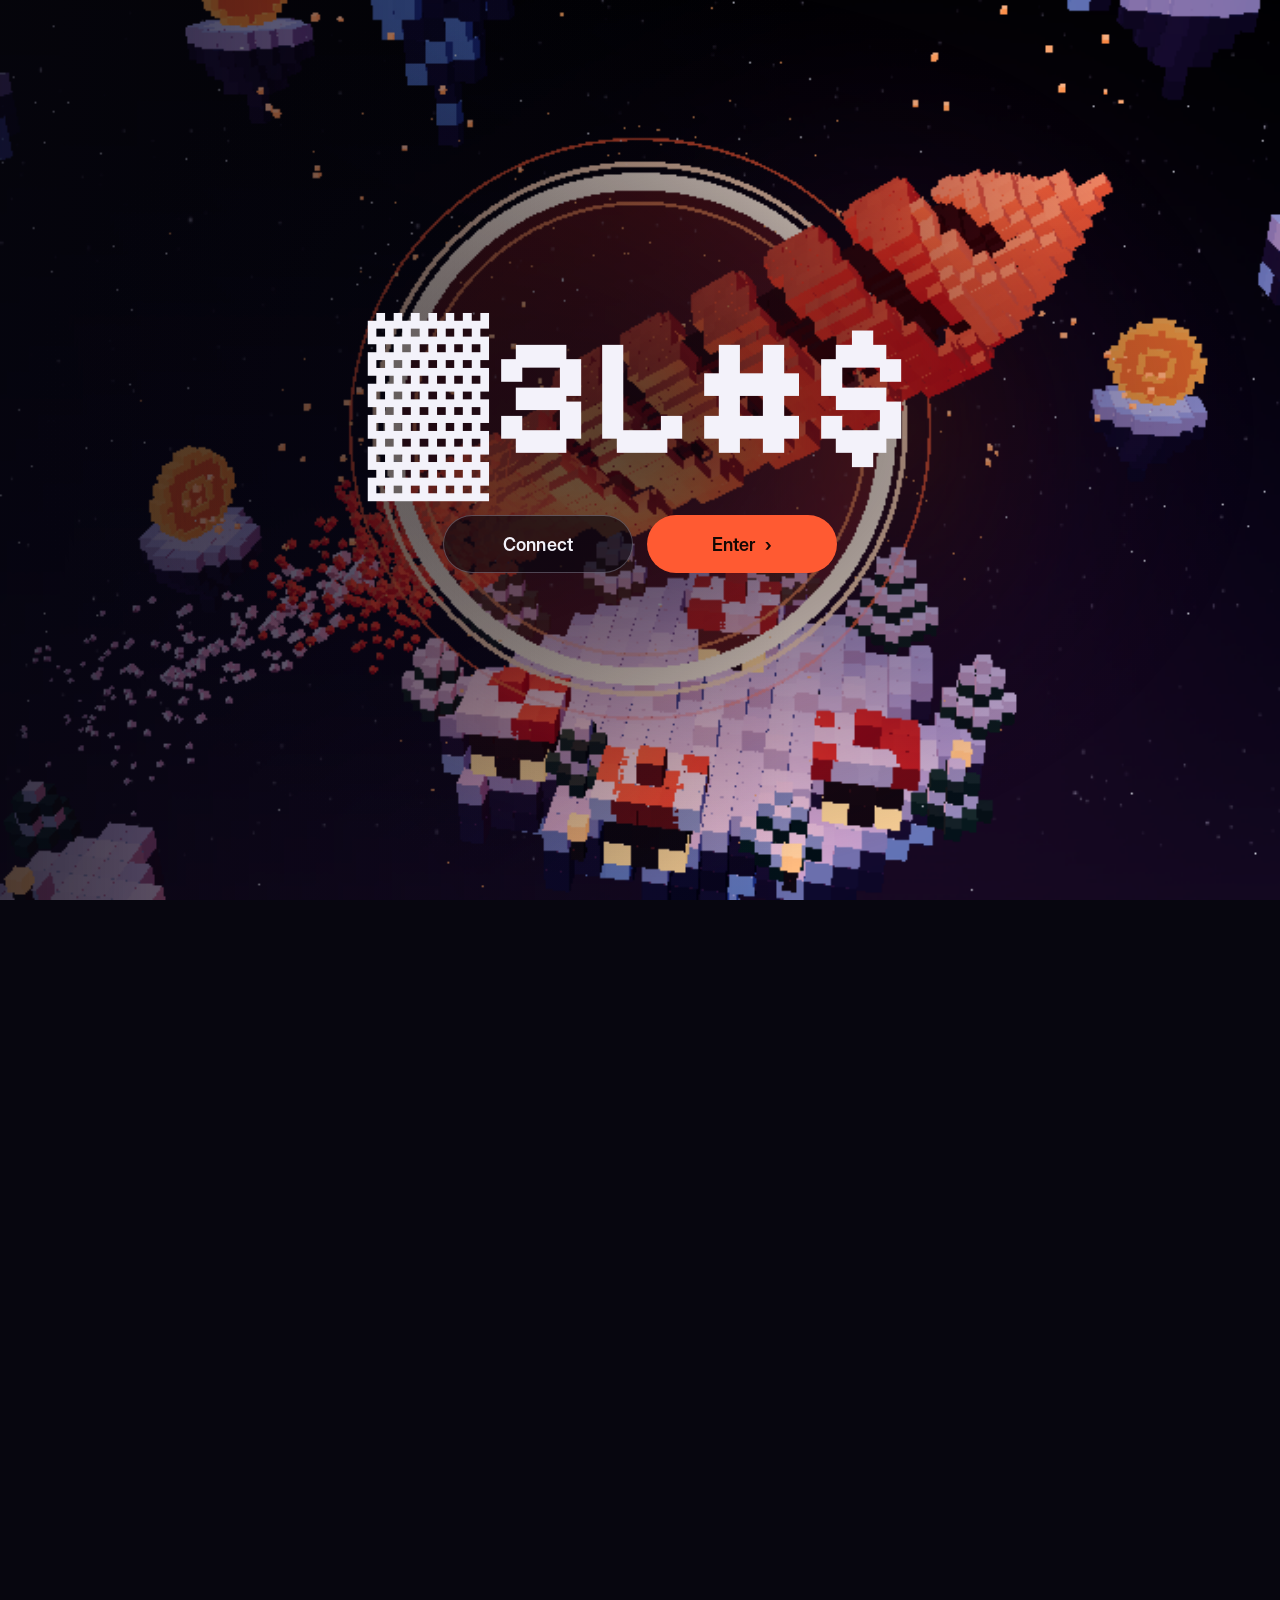
==== commit ef7bfa55: "Add files via upload" ====
--- a/index.html
+++ b/index.html
@@ -269,8 +269,6 @@
         <details class="rv"><summary>How do I get paid in private?</summary><p>Open the terminal, connect your wallet and sign one message. That derives your private wallet; the agent pays it through the Ring.</p></details>
         <details class="rv"><summary>What is the spiral?</summary><p>Your multiplier. It grows from 1× to 3× over 30 days of holding and resets when you sell.</p></details>
         <details class="rv"><summary>How does a coin pair to $H3LIX?</summary><p>pump.fun lets a coin trade against another coin instead of SOL. A paired coin quotes in $H3LIX and shares its creator fees to the agent.</p></details>
-        <details class="rv"><summary>Can the agent touch my wallet?</summary><p>No. The site only asks you to connect and sign. Your keys and the derived private keys stay in your browser.</p></details>
-        <details class="rv"><summary>Why is the Ring on devnet?</summary><p>Privacy Rings is in alpha and runs on devnet first. Payouts switch to private as Helius brings it to mainnet; until then nothing is paid in its name.</p></details>
       </div>
     </div>
   </section>
